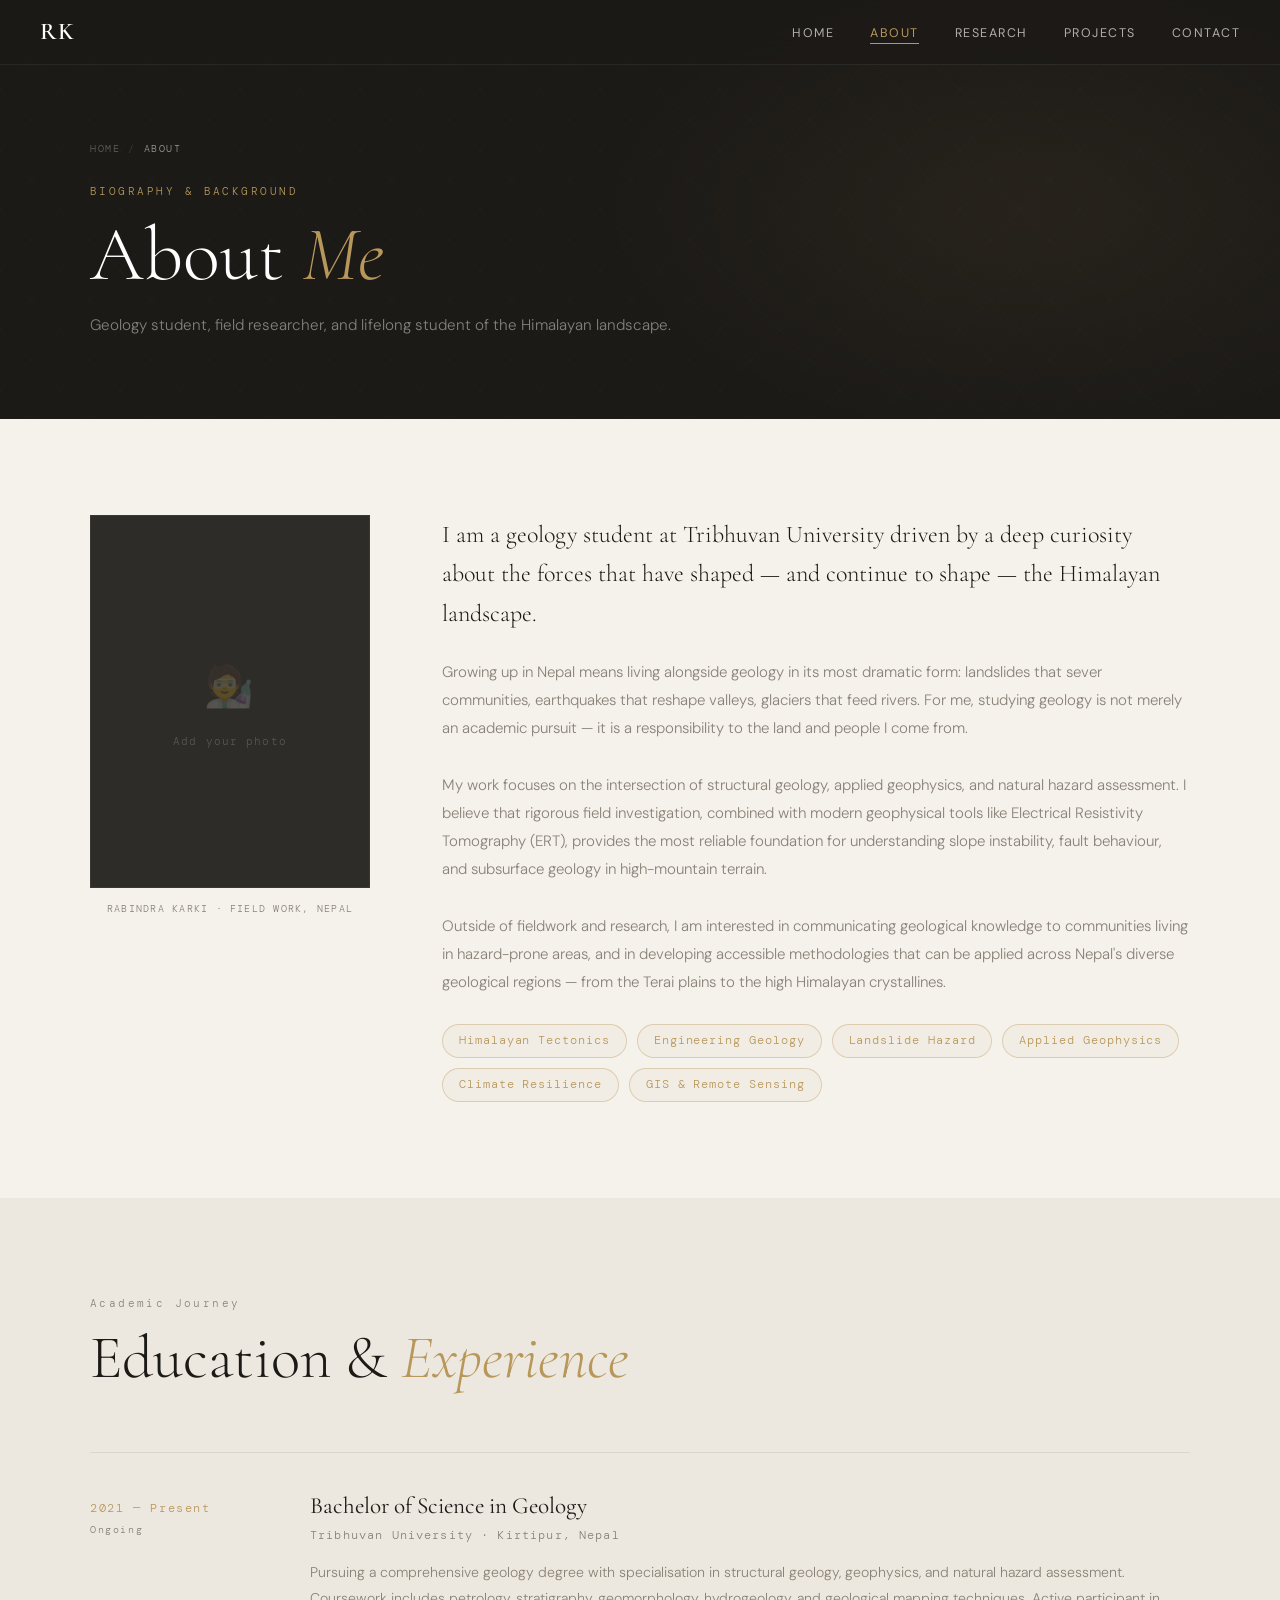
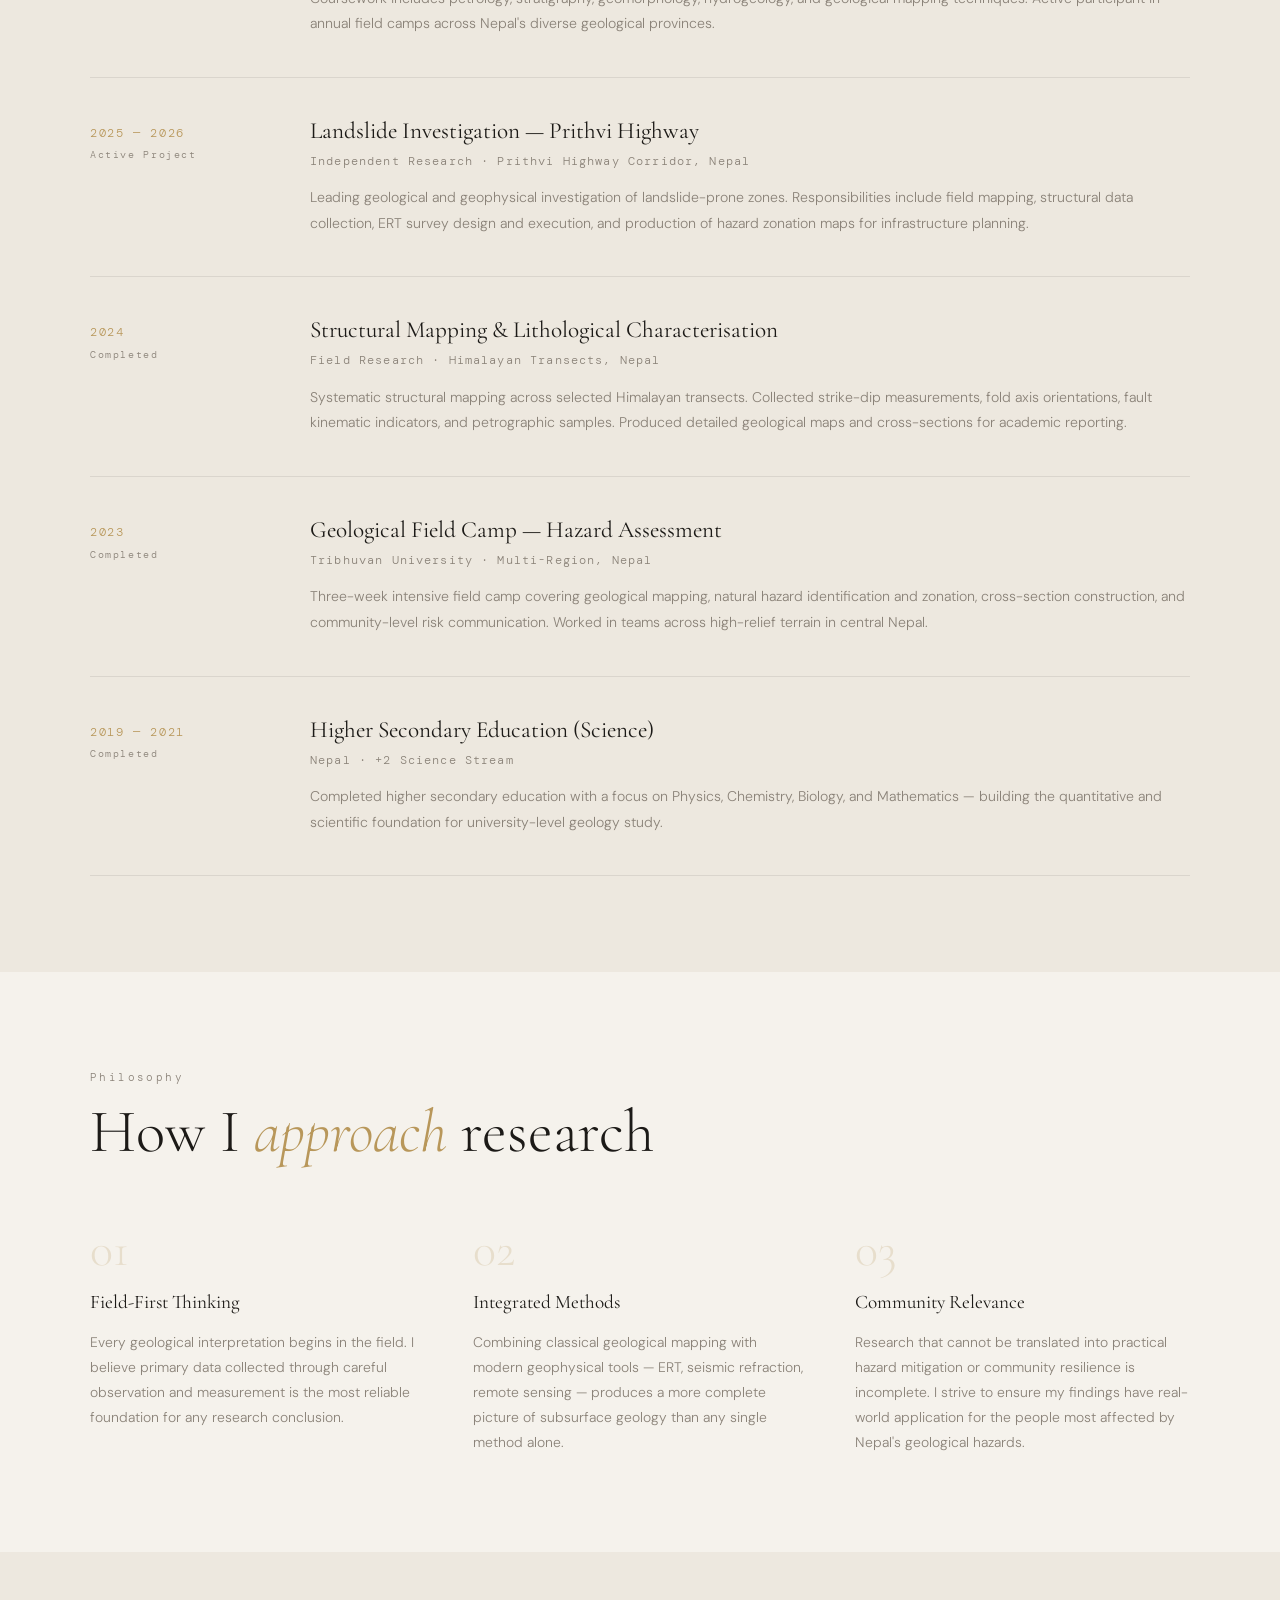
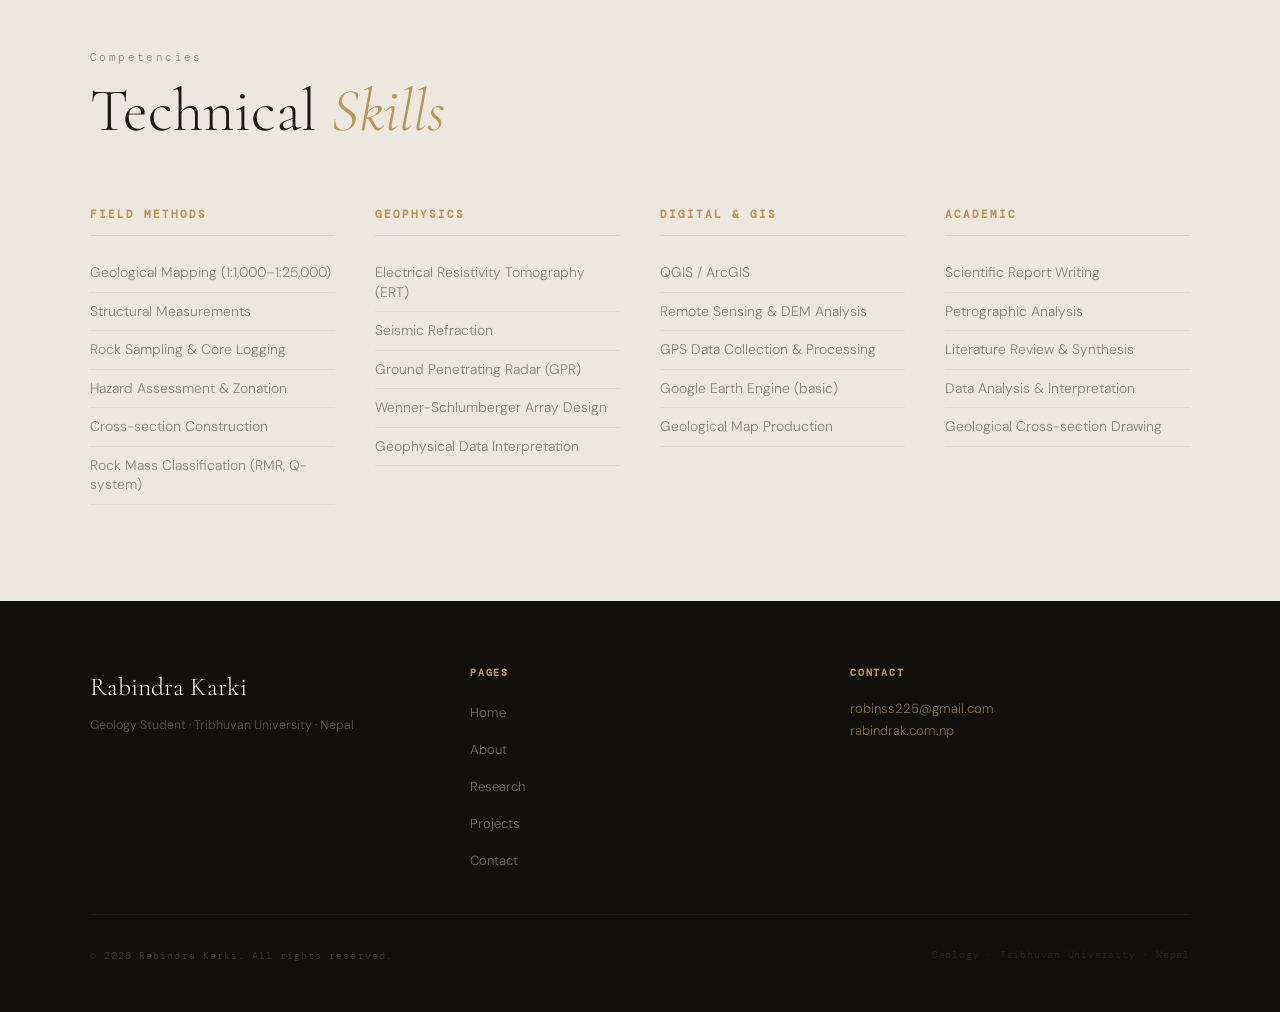
==== Website/about.html @ 02a3b2d4 "Uploaded codes" ====
<!DOCTYPE html>
<html lang="en">
<head>
  <meta charset="UTF-8" />
  <meta name="viewport" content="width=device-width, initial-scale=1.0" />
  <title>About — Rabindra Karki</title>
  <link rel="stylesheet" href="style.css" />
  <link rel="preconnect" href="https://fonts.googleapis.com" />
  <link rel="preconnect" href="https://fonts.gstatic.com" crossorigin />
  <link href="https://fonts.googleapis.com/css2?family=Cormorant+Garamond:ital,wght@0,300;0,400;0,600;1,300;1,400&family=DM+Sans:wght@300;400;500&family=DM+Mono:wght@400&display=swap" rel="stylesheet" />
</head>
<body>

  <!-- NAV -->
  <nav id="navbar" class="always-dark">
    <a href="index.html" class="nav-logo">RK</a>
    <ul class="nav-links">
      <li><a href="index.html">Home</a></li>
      <li><a href="about.html" class="active">About</a></li>
      <li><a href="research.html">Research</a></li>
      <li><a href="projects.html">Projects</a></li>
      <li><a href="contact.html">Contact</a></li>
    </ul>
    <button class="menu-toggle" id="menuToggle"><span></span><span></span><span></span></button>
  </nav>
  <div class="mobile-menu" id="mobileMenu">
    <ul>
      <li><a href="index.html" class="mobile-link">Home</a></li>
      <li><a href="about.html" class="mobile-link active">About</a></li>
      <li><a href="research.html" class="mobile-link">Research</a></li>
      <li><a href="projects.html" class="mobile-link">Projects</a></li>
      <li><a href="contact.html" class="mobile-link">Contact</a></li>
    </ul>
  </div>

  <!-- PAGE HERO -->
  <div class="page-hero">
    <div class="page-hero-bg"></div>
    <div class="page-hero-inner">
      <div class="breadcrumb">
        <a href="index.html">Home</a>
        <span class="sep">/</span>
        <span class="current">About</span>
      </div>
      <span class="page-hero-tag">Biography &amp; Background</span>
      <h1>About <em>Me</em></h1>
      <p class="page-hero-sub">Geology student, field researcher, and lifelong student of the Himalayan landscape.</p>
    </div>
  </div>

  <!-- BIO SECTION -->
  <section style="background:var(--cream);">
    <div class="section-inner">
      <div class="bio-layout reveal">
        <div class="bio-photo">
          <div class="photo-placeholder">
            <span class="photo-icon">🧑‍🔬</span>
            <span>Add your photo</span>
          </div>
          <p class="photo-caption">Rabindra Karki · Field Work, Nepal</p>
        </div>
        <div class="bio-text">
          <p class="body-large">I am a geology student at Tribhuvan University driven by a deep curiosity about the forces that have shaped — and continue to shape — the Himalayan landscape.</p>
          <p class="body-text">Growing up in Nepal means living alongside geology in its most dramatic form: landslides that sever communities, earthquakes that reshape valleys, glaciers that feed rivers. For me, studying geology is not merely an academic pursuit — it is a responsibility to the land and people I come from.</p>
          <p class="body-text">My work focuses on the intersection of structural geology, applied geophysics, and natural hazard assessment. I believe that rigorous field investigation, combined with modern geophysical tools like Electrical Resistivity Tomography (ERT), provides the most reliable foundation for understanding slope instability, fault behaviour, and subsurface geology in high-mountain terrain.</p>
          <p class="body-text">Outside of fieldwork and research, I am interested in communicating geological knowledge to communities living in hazard-prone areas, and in developing accessible methodologies that can be applied across Nepal's diverse geological regions — from the Terai plains to the high Himalayan crystallines.</p>
          <div class="chip-row">
            <span class="chip">Himalayan Tectonics</span>
            <span class="chip">Engineering Geology</span>
            <span class="chip">Landslide Hazard</span>
            <span class="chip">Applied Geophysics</span>
            <span class="chip">Climate Resilience</span>
            <span class="chip">GIS &amp; Remote Sensing</span>
          </div>
        </div>
      </div>
    </div>
  </section>

  <!-- EDUCATION & EXPERIENCE TIMELINE -->
  <section class="tinted-section">
    <div class="section-inner">
      <div class="section-header reveal">
        <span class="section-num">Academic Journey</span>
        <h2 class="section-heading">Education &amp; <em>Experience</em></h2>
      </div>
      <div class="timeline">

        <div class="timeline-item reveal">
          <div class="timeline-date">
            2021 — Present
            <span class="timeline-year">Ongoing</span>
          </div>
          <div class="timeline-content">
            <h3>Bachelor of Science in Geology</h3>
            <span class="institution">Tribhuvan University · Kirtipur, Nepal</span>
            <p>Pursuing a comprehensive geology degree with specialisation in structural geology, geophysics, and natural hazard assessment. Coursework includes petrology, stratigraphy, geomorphology, hydrogeology, and geological mapping techniques. Active participant in annual field camps across Nepal's diverse geological provinces.</p>
          </div>
        </div>

        <div class="timeline-item reveal">
          <div class="timeline-date">
            2025 — 2026
            <span class="timeline-year">Active Project</span>
          </div>
          <div class="timeline-content">
            <h3>Landslide Investigation — Prithvi Highway</h3>
            <span class="institution">Independent Research · Prithvi Highway Corridor, Nepal</span>
            <p>Leading geological and geophysical investigation of landslide-prone zones. Responsibilities include field mapping, structural data collection, ERT survey design and execution, and production of hazard zonation maps for infrastructure planning.</p>
          </div>
        </div>

        <div class="timeline-item reveal">
          <div class="timeline-date">
            2024
            <span class="timeline-year">Completed</span>
          </div>
          <div class="timeline-content">
            <h3>Structural Mapping &amp; Lithological Characterisation</h3>
            <span class="institution">Field Research · Himalayan Transects, Nepal</span>
            <p>Systematic structural mapping across selected Himalayan transects. Collected strike-dip measurements, fold axis orientations, fault kinematic indicators, and petrographic samples. Produced detailed geological maps and cross-sections for academic reporting.</p>
          </div>
        </div>

        <div class="timeline-item reveal">
          <div class="timeline-date">
            2023
            <span class="timeline-year">Completed</span>
          </div>
          <div class="timeline-content">
            <h3>Geological Field Camp — Hazard Assessment</h3>
            <span class="institution">Tribhuvan University · Multi-Region, Nepal</span>
            <p>Three-week intensive field camp covering geological mapping, natural hazard identification and zonation, cross-section construction, and community-level risk communication. Worked in teams across high-relief terrain in central Nepal.</p>
          </div>
        </div>

        <div class="timeline-item reveal">
          <div class="timeline-date">
            2019 — 2021
            <span class="timeline-year">Completed</span>
          </div>
          <div class="timeline-content">
            <h3>Higher Secondary Education (Science)</h3>
            <span class="institution">Nepal · +2 Science Stream</span>
            <p>Completed higher secondary education with a focus on Physics, Chemistry, Biology, and Mathematics — building the quantitative and scientific foundation for university-level geology study.</p>
          </div>
        </div>

      </div>
    </div>
  </section>

  <!-- RESEARCH PHILOSOPHY -->
  <section style="background:var(--cream);">
    <div class="section-inner">
      <div class="section-header reveal">
        <span class="section-num">Philosophy</span>
        <h2 class="section-heading">How I <em>approach</em> research</h2>
      </div>
      <div class="values-grid">
        <div class="value-item reveal">
          <span class="value-num">01</span>
          <h4>Field-First Thinking</h4>
          <p>Every geological interpretation begins in the field. I believe primary data collected through careful observation and measurement is the most reliable foundation for any research conclusion.</p>
        </div>
        <div class="value-item reveal">
          <span class="value-num">02</span>
          <h4>Integrated Methods</h4>
          <p>Combining classical geological mapping with modern geophysical tools — ERT, seismic refraction, remote sensing — produces a more complete picture of subsurface geology than any single method alone.</p>
        </div>
        <div class="value-item reveal">
          <span class="value-num">03</span>
          <h4>Community Relevance</h4>
          <p>Research that cannot be translated into practical hazard mitigation or community resilience is incomplete. I strive to ensure my findings have real-world application for the people most affected by Nepal's geological hazards.</p>
        </div>
      </div>
    </div>
  </section>

  <!-- SKILLS -->
  <section class="tinted-section">
    <div class="section-inner">
      <div class="section-header reveal">
        <span class="section-num">Competencies</span>
        <h2 class="section-heading">Technical <em>Skills</em></h2>
      </div>
      <div class="skills-grid">
        <div class="skill-group reveal">
          <h4 class="skill-group-title">Field Methods</h4>
          <ul class="skill-list">
            <li>Geological Mapping (1:1,000–1:25,000)</li>
            <li>Structural Measurements</li>
            <li>Rock Sampling &amp; Core Logging</li>
            <li>Hazard Assessment &amp; Zonation</li>
            <li>Cross-section Construction</li>
            <li>Rock Mass Classification (RMR, Q-system)</li>
          </ul>
        </div>
        <div class="skill-group reveal">
          <h4 class="skill-group-title">Geophysics</h4>
          <ul class="skill-list">
            <li>Electrical Resistivity Tomography (ERT)</li>
            <li>Seismic Refraction</li>
            <li>Ground Penetrating Radar (GPR)</li>
            <li>Wenner-Schlumberger Array Design</li>
            <li>Geophysical Data Interpretation</li>
          </ul>
        </div>
        <div class="skill-group reveal">
          <h4 class="skill-group-title">Digital &amp; GIS</h4>
          <ul class="skill-list">
            <li>QGIS / ArcGIS</li>
            <li>Remote Sensing &amp; DEM Analysis</li>
            <li>GPS Data Collection &amp; Processing</li>
            <li>Google Earth Engine (basic)</li>
            <li>Geological Map Production</li>
          </ul>
        </div>
        <div class="skill-group reveal">
          <h4 class="skill-group-title">Academic</h4>
          <ul class="skill-list">
            <li>Scientific Report Writing</li>
            <li>Petrographic Analysis</li>
            <li>Literature Review &amp; Synthesis</li>
            <li>Data Analysis &amp; Interpretation</li>
            <li>Geological Cross-section Drawing</li>
          </ul>
        </div>
      </div>
    </div>
  </section>

  <!-- FOOTER -->
  <footer>
    <div class="footer-inner">
      <div class="footer-brand">
        <span class="footer-logo">Rabindra Karki</span>
        <p class="footer-tagline">Geology Student · Tribhuvan University · Nepal</p>
      </div>
      <div class="footer-nav">
        <h5>Pages</h5>
        <ul>
          <li><a href="index.html">Home</a></li>
          <li><a href="about.html">About</a></li>
          <li><a href="research.html">Research</a></li>
          <li><a href="projects.html">Projects</a></li>
          <li><a href="contact.html">Contact</a></li>
        </ul>
      </div>
      <div class="footer-contact">
        <h5>Contact</h5>
        <p><a href="mailto:robinss225@gmail.com">robinss225@gmail.com</a><br><a href="https://rabindrak.com.np">rabindrak.com.np</a></p>
      </div>
    </div>
    <div class="footer-bottom">
      <span class="footer-copy">© 2026 Rabindra Karki. All rights reserved.</span>
      <span class="footer-credit">Geology · Tribhuvan University · Nepal</span>
    </div>
  </footer>

  <script src="script.js"></script>
</body>
</html>
---- Website/style.css ----
/* ============================================================
   RABINDRA KARKI — Multi-Page Geology Portfolio
   style.css · Shared across ALL pages
   Aesthetic: Editorial · Earth Tones · Refined
   ============================================================ */

/* ── CSS Variables ── */
:root {
  --stone:      #1c1a17;
  --slate:      #2e2c28;
  --earth:      #3d3830;
  --warm-gray:  #8a8278;
  --cream:      #f5f2ec;
  --parchment:  #ede8df;
  --gold:       #b8975a;
  --gold-light: #d4af6e;
  --rust:       #a05c3b;
  --white:      #ffffff;

  --font-display: 'Cormorant Garamond', serif;
  --font-body:    'DM Sans', sans-serif;
  --font-mono:    'DM Mono', monospace;

  --max-w:     1100px;
  --radius:    4px;
  --transition: 0.35s cubic-bezier(0.25, 0.46, 0.45, 0.94);
}

/* ── Reset ── */
*, *::before, *::after { box-sizing: border-box; margin: 0; padding: 0; }
html { scroll-behavior: smooth; font-size: 16px; }
body {
  background: var(--cream);
  color: var(--stone);
  font-family: var(--font-body);
  font-weight: 300;
  line-height: 1.7;
  overflow-x: hidden;
}
a { text-decoration: none; color: inherit; }
ul { list-style: none; }
img { max-width: 100%; display: block; }

/* ── Scroll Reveal ── */
.reveal { opacity: 0; transform: translateY(28px); transition: opacity 0.7s ease, transform 0.7s ease; }
.reveal.visible { opacity: 1; transform: translateY(0); }

/* ============================================================
   NAVIGATION
   ============================================================ */
#navbar {
  position: fixed; top: 0; left: 0; right: 0;
  z-index: 200;
  display: flex; align-items: center; justify-content: space-between;
  padding: 0 40px; height: 64px;
  background: transparent;
  transition: background var(--transition), box-shadow var(--transition);
}
#navbar.always-dark,
#navbar.scrolled {
  background: rgba(28,26,23,0.97);
  backdrop-filter: blur(12px);
  box-shadow: 0 1px 0 rgba(255,255,255,0.06);
}
.nav-logo {
  font-family: var(--font-display);
  font-size: 1.5rem; font-weight: 600;
  color: var(--white); letter-spacing: 0.05em;
  transition: color var(--transition);
}
.nav-logo:hover { color: var(--gold); }
.nav-links { display: flex; gap: 36px; }
.nav-links a {
  font-family: var(--font-body);
  font-size: 0.78rem; font-weight: 400;
  letter-spacing: 0.12em; text-transform: uppercase;
  color: rgba(255,255,255,0.65);
  transition: color var(--transition);
  position: relative;
}
.nav-links a::after {
  content: ''; position: absolute;
  bottom: -3px; left: 0;
  width: 0; height: 1px;
  background: var(--gold);
  transition: width var(--transition);
}
.nav-links a:hover { color: var(--white); }
.nav-links a:hover::after { width: 100%; }
.nav-links a.active { color: var(--gold); }
.nav-links a.active::after { width: 100%; }

.menu-toggle {
  display: none; flex-direction: column; gap: 5px;
  background: none; border: none; cursor: pointer; padding: 4px;
}
.menu-toggle span {
  display: block; width: 24px; height: 1.5px;
  background: var(--white); transition: var(--transition);
}

/* Mobile Menu */
.mobile-menu {
  display: none; position: fixed;
  top: 64px; left: 0; right: 0;
  background: var(--stone); z-index: 199;
  padding: 16px 0;
  border-top: 1px solid rgba(255,255,255,0.08);
  box-shadow: 0 8px 32px rgba(0,0,0,0.3);
}
.mobile-menu.open { display: block; }
.mobile-menu ul { display: flex; flex-direction: column; }
.mobile-menu a {
  display: block; padding: 13px 40px;
  font-size: 0.82rem; letter-spacing: 0.1em; text-transform: uppercase;
  color: rgba(255,255,255,0.65);
  transition: color var(--transition), background var(--transition);
}
.mobile-menu a:hover, .mobile-menu a.active {
  color: var(--gold); background: rgba(255,255,255,0.03);
}

/* ============================================================
   HERO — index.html full screen
   ============================================================ */
#hero {
  position: relative; min-height: 100vh;
  display: flex; flex-direction: column; justify-content: center;
  background: var(--stone); overflow: hidden;
  padding: 120px 40px 100px;
}
.hero-bg { position: absolute; inset: 0; z-index: 0; }
.geo-pattern {
  position: absolute; inset: 0;
  background-image:
    radial-gradient(ellipse 80% 50% at 70% 60%, rgba(184,151,90,0.09) 0%, transparent 60%),
    radial-gradient(ellipse 60% 80% at 20% 30%, rgba(160,92,59,0.07) 0%, transparent 50%);
}
.geo-pattern::before {
  content: ''; position: absolute; inset: 0;
  background-image: url("data:image/svg+xml,%3Csvg width='60' height='60' viewBox='0 0 60 60' xmlns='http://www.w3.org/2000/svg'%3E%3Cg fill='none'%3E%3Cg stroke='rgba(255,255,255,0.025)' stroke-width='0.5'%3E%3Cpath d='M30 0L60 30L30 60L0 30Z'/%3E%3C/g%3E%3C/g%3E%3C/svg%3E");
}
.hero-content { position: relative; z-index: 1; max-width: var(--max-w); margin: 0 auto; width: 100%; }
.hero-tag {
  font-family: var(--font-mono); font-size: 0.75rem;
  letter-spacing: 0.2em; text-transform: uppercase;
  color: var(--gold); margin-bottom: 24px; display: block;
}
#hero h1 {
  font-family: var(--font-display);
  font-size: clamp(4rem, 10vw, 9rem);
  font-weight: 300; line-height: 0.92;
  color: var(--white); margin-bottom: 32px;
}
.name-line { display: block; }
.name-line.italic { font-style: italic; color: var(--gold); }
.hero-sub {
  font-size: 1rem; font-weight: 300;
  color: rgba(255,255,255,0.55);
  letter-spacing: 0.04em; line-height: 1.85; margin-bottom: 48px;
}
.hero-cta { display: flex; gap: 16px; flex-wrap: wrap; }
.btn-primary {
  display: inline-block; padding: 14px 36px;
  background: var(--gold); color: var(--stone);
  font-size: 0.78rem; font-weight: 500;
  letter-spacing: 0.12em; text-transform: uppercase;
  border-radius: var(--radius);
  transition: background var(--transition), transform var(--transition);
}
.btn-primary:hover { background: var(--gold-light); transform: translateY(-2px); }
.btn-ghost {
  display: inline-block; padding: 13px 36px;
  border: 1px solid rgba(255,255,255,0.28);
  color: rgba(255,255,255,0.78);
  font-size: 0.78rem; font-weight: 400;
  letter-spacing: 0.12em; text-transform: uppercase;
  border-radius: var(--radius);
  transition: border-color var(--transition), color var(--transition);
}
.btn-ghost:hover { border-color: var(--gold); color: var(--gold); }

.hero-scroll {
  position: absolute; bottom: 40px; left: 50%;
  transform: translateX(-50%);
  display: flex; flex-direction: column; align-items: center; gap: 8px; z-index: 1;
}
.hero-scroll span {
  font-family: var(--font-mono); font-size: 0.62rem;
  letter-spacing: 0.2em; text-transform: uppercase;
  color: rgba(255,255,255,0.28);
}
.scroll-line {
  width: 1px; height: 40px;
  background: linear-gradient(to bottom, rgba(255,255,255,0.28), transparent);
  animation: scrollPulse 2s ease-in-out infinite;
}
@keyframes scrollPulse {
  0%, 100% { opacity: 0.3; transform: scaleY(1); }
  50%       { opacity: 0.9; transform: scaleY(1.15); }
}
.hero-stat-bar {
  position: relative; z-index: 1;
  max-width: var(--max-w); margin: 56px auto 0;
  display: flex; align-items: center; gap: 40px;
  padding-top: 40px; border-top: 1px solid rgba(255,255,255,0.08);
}
.stat { display: flex; flex-direction: column; gap: 4px; }
.stat-num {
  font-family: var(--font-display); font-size: 2.5rem;
  font-weight: 300; color: var(--gold); line-height: 1;
}
.stat-label {
  font-size: 0.68rem; letter-spacing: 0.15em;
  text-transform: uppercase; color: rgba(255,255,255,0.38);
}
.stat-divider { width: 1px; height: 40px; background: rgba(255,255,255,0.1); }

/* ============================================================
   PAGE HERO — Compact dark header for inner pages
   ============================================================ */
.page-hero {
  position: relative; background: var(--stone);
  padding: 140px 40px 80px; overflow: hidden;
}
.page-hero-bg {
  position: absolute; inset: 0;
  background-image: radial-gradient(ellipse 60% 100% at 80% 50%, rgba(184,151,90,0.07) 0%, transparent 55%);
}
.page-hero-bg::before {
  content: ''; position: absolute; inset: 0;
  background-image: url("data:image/svg+xml,%3Csvg width='60' height='60' viewBox='0 0 60 60' xmlns='http://www.w3.org/2000/svg'%3E%3Cg fill='none'%3E%3Cg stroke='rgba(255,255,255,0.025)' stroke-width='0.5'%3E%3Cpath d='M30 0L60 30L30 60L0 30Z'/%3E%3C/g%3E%3C/g%3E%3C/svg%3E");
}
.page-hero-inner { position: relative; z-index: 1; max-width: var(--max-w); margin: 0 auto; }
.breadcrumb {
  display: flex; align-items: center; gap: 8px; margin-bottom: 24px;
}
.breadcrumb a, .breadcrumb span {
  font-family: var(--font-mono); font-size: 0.65rem;
  letter-spacing: 0.15em; text-transform: uppercase;
  color: rgba(255,255,255,0.3);
  transition: color var(--transition);
}
.breadcrumb a:hover { color: var(--gold); }
.breadcrumb .sep { color: rgba(255,255,255,0.15); }
.breadcrumb .current { color: rgba(255,255,255,0.55); }
.page-hero-tag {
  font-family: var(--font-mono); font-size: 0.7rem;
  letter-spacing: 0.22em; text-transform: uppercase;
  color: var(--gold); display: block; margin-bottom: 16px;
}
.page-hero h1 {
  font-family: var(--font-display);
  font-size: clamp(2.8rem, 6vw, 5.5rem);
  font-weight: 300; line-height: 1; color: var(--white);
}
.page-hero h1 em { font-style: italic; color: var(--gold); }
.page-hero-sub {
  font-size: 0.95rem; color: rgba(255,255,255,0.45);
  margin-top: 18px; max-width: 600px; line-height: 1.8;
}

/* ============================================================
   SHARED SECTION UTILITIES
   ============================================================ */
section { padding: 96px 40px; }
.section-inner { max-width: var(--max-w); margin: 0 auto; }
.section-header { margin-bottom: 60px; }
.section-num {
  font-family: var(--font-mono); font-size: 0.68rem;
  letter-spacing: 0.22em; color: var(--warm-gray);
  display: block; margin-bottom: 12px;
}
.section-num.light { color: rgba(255,255,255,0.28); }
.section-heading {
  font-family: var(--font-display);
  font-size: clamp(2.2rem, 5vw, 3.8rem);
  font-weight: 300; line-height: 1.1; color: var(--stone);
}
.section-heading em { font-style: italic; color: var(--gold); }
.section-heading.light { color: var(--white); }

.dark-section   { background: var(--stone); }
.tinted-section { background: var(--parchment); }

.split-layout { display: grid; grid-template-columns: 140px 1fr; gap: 60px; align-items: start; }
.split-label  { display: flex; flex-direction: column; gap: 8px; padding-top: 10px; }
.section-tag  {
  font-family: var(--font-mono); font-size: 0.68rem;
  letter-spacing: 0.2em; text-transform: uppercase; color: var(--warm-gray);
}
.body-large {
  font-family: var(--font-display); font-size: 1.5rem;
  font-weight: 300; line-height: 1.65; color: var(--stone); margin-bottom: 24px;
}
.body-large.light { color: rgba(255,255,255,0.85); }
.body-text { font-size: 0.94rem; color: var(--warm-gray); line-height: 1.88; margin-bottom: 28px; }

/* Chips */
.chip-row { display: flex; flex-wrap: wrap; gap: 10px; margin-top: 8px; }
.chip {
  padding: 6px 16px;
  border: 1px solid rgba(184,151,90,0.38);
  color: var(--gold); font-size: 0.73rem;
  letter-spacing: 0.08em; border-radius: 100px;
  font-family: var(--font-mono); background: rgba(184,151,90,0.05);
  white-space: nowrap;
}

/* Buttons */
.btn-outline {
  display: inline-flex; align-items: center; gap: 8px;
  padding: 11px 28px;
  border: 1px solid rgba(28,26,23,0.22);
  color: var(--stone); font-size: 0.76rem; font-weight: 400;
  letter-spacing: 0.1em; text-transform: uppercase;
  border-radius: var(--radius);
  transition: border-color var(--transition), color var(--transition), background var(--transition);
}
.btn-outline:hover { border-color: var(--gold); color: var(--gold); background: rgba(184,151,90,0.04); }
.btn-outline .arrow { transition: transform var(--transition); }
.btn-outline:hover .arrow { transform: translateX(4px); }

.btn-dark {
  display: inline-block; padding: 14px 40px;
  background: var(--stone); color: var(--white);
  font-size: 0.78rem; font-weight: 500;
  letter-spacing: 0.12em; text-transform: uppercase;
  border-radius: var(--radius);
  transition: background var(--transition), transform var(--transition);
}
.btn-dark:hover { background: var(--slate); transform: translateY(-2px); }

/* ============================================================
   INDEX PAGE
   ============================================================ */
.summary-grid { display: grid; grid-template-columns: repeat(3, 1fr); gap: 2px; }
.summary-card {
  background: var(--parchment); padding: 48px 40px;
  display: flex; flex-direction: column; gap: 16px;
  transition: background var(--transition);
  position: relative; overflow: hidden;
}
.summary-card::before {
  content: ''; position: absolute; bottom: 0; left: 0;
  width: 0; height: 3px; background: var(--gold);
  transition: width 0.4s ease;
}
.summary-card:hover { background: var(--cream); }
.summary-card:hover::before { width: 100%; }
.summary-card-icon  { font-size: 1.6rem; line-height: 1; }
.summary-card-num   {
  font-family: var(--font-mono); font-size: 0.65rem;
  letter-spacing: 0.2em; text-transform: uppercase; color: var(--gold);
}
.summary-card h3    {
  font-family: var(--font-display); font-size: 1.5rem;
  font-weight: 400; color: var(--stone); line-height: 1.15;
}
.summary-card p     { font-size: 0.88rem; color: var(--warm-gray); line-height: 1.8; flex: 1; }
.summary-card-link  {
  font-family: var(--font-mono); font-size: 0.7rem;
  letter-spacing: 0.14em; text-transform: uppercase;
  color: var(--gold);
  display: inline-flex; align-items: center; gap: 6px; margin-top: 8px;
  transition: gap var(--transition);
}
.summary-card:hover .summary-card-link { gap: 12px; }

/* Featured project strip */
.featured-project     { background: var(--stone); padding: 80px 40px; }
.featured-project-inner {
  max-width: var(--max-w); margin: 0 auto;
  display: grid; grid-template-columns: 1fr 1.5fr; gap: 80px; align-items: center;
}
.featured-project-meta { display: flex; flex-direction: column; gap: 18px; }
.featured-label         {
  font-family: var(--font-mono); font-size: 0.65rem;
  letter-spacing: 0.22em; text-transform: uppercase; color: rgba(255,255,255,0.3);
}
.featured-project-meta h2 {
  font-family: var(--font-display);
  font-size: clamp(2rem, 4vw, 3.2rem);
  font-weight: 300; color: var(--white); line-height: 1.1;
}
.featured-project-meta h2 em { font-style: italic; color: var(--gold); }
.featured-project-desc { font-size: 0.9rem; color: rgba(255,255,255,0.5); line-height: 1.85; }
.featured-badges { display: flex; flex-wrap: wrap; gap: 8px; margin-top: 4px; }
.badge {
  font-family: var(--font-mono); font-size: 0.68rem;
  letter-spacing: 0.1em; padding: 5px 12px;
  border: 1px solid rgba(184,151,90,0.3);
  color: rgba(184,151,90,0.8); border-radius: 2px;
}
.featured-project-stats { display: grid; grid-template-columns: 1fr 1fr; gap: 2px; }
.fstat { background: var(--slate); padding: 32px 28px; display: flex; flex-direction: column; gap: 8px; }
.fstat-value {
  font-family: var(--font-display); font-size: 2.4rem;
  font-weight: 300; color: var(--gold); line-height: 1;
}
.fstat-label { font-size: 0.75rem; color: rgba(255,255,255,0.4); line-height: 1.4; }

/* CTA Strip */
.cta-strip { background: var(--gold); padding: 72px 40px; text-align: center; }
.cta-strip-inner {
  max-width: 680px; margin: 0 auto;
  display: flex; flex-direction: column; align-items: center; gap: 20px;
}
.cta-strip h2 {
  font-family: var(--font-display);
  font-size: clamp(2rem, 4vw, 3rem);
  font-weight: 300; color: var(--stone); line-height: 1.1;
}
.cta-strip h2 em { font-style: italic; }
.cta-strip p { font-size: 0.92rem; color: rgba(28,26,23,0.65); line-height: 1.75; }

/* ============================================================
   ABOUT PAGE
   ============================================================ */
.bio-layout { display: grid; grid-template-columns: 280px 1fr; gap: 72px; align-items: start; }
.photo-placeholder {
  width: 100%; aspect-ratio: 3/4;
  background: var(--slate);
  display: flex; flex-direction: column;
  align-items: center; justify-content: center; gap: 12px;
  color: rgba(255,255,255,0.2);
  font-family: var(--font-mono); font-size: 0.7rem; letter-spacing: 0.1em;
  border: 1px solid rgba(255,255,255,0.06);
}
.photo-placeholder .photo-icon { font-size: 2.5rem; }
.photo-caption {
  margin-top: 12px; font-family: var(--font-mono);
  font-size: 0.65rem; letter-spacing: 0.12em; text-transform: uppercase;
  color: var(--warm-gray); text-align: center;
}
.bio-photo img { width: 100%; aspect-ratio: 3/4; object-fit: cover; }

/* Timeline */
.timeline { display: flex; flex-direction: column; }
.timeline-item {
  display: grid; grid-template-columns: 180px 1fr; gap: 40px;
  padding: 40px 0; border-bottom: 1px solid rgba(28,26,23,0.09);
}
.timeline-item:first-child { border-top: 1px solid rgba(28,26,23,0.09); }
.timeline-date {
  font-family: var(--font-mono); font-size: 0.72rem;
  letter-spacing: 0.14em; color: var(--gold); padding-top: 6px;
}
.timeline-year { display: block; font-size: 0.62rem; color: var(--warm-gray); margin-top: 4px; }
.timeline-content h3 {
  font-family: var(--font-display); font-size: 1.45rem;
  font-weight: 400; color: var(--stone); margin-bottom: 6px; line-height: 1.2;
}
.timeline-content .institution {
  font-family: var(--font-mono); font-size: 0.72rem;
  letter-spacing: 0.1em; color: var(--warm-gray); margin-bottom: 14px; display: block;
}
.timeline-content p { font-size: 0.88rem; color: var(--warm-gray); line-height: 1.82; }

/* Values */
.values-grid { display: grid; grid-template-columns: repeat(3, 1fr); gap: 48px; }
.value-item  { display: flex; flex-direction: column; gap: 12px; }
.value-num   {
  font-family: var(--font-display); font-size: 3rem;
  font-weight: 300; color: rgba(184,151,90,0.22); line-height: 1;
}
.value-item h4 { font-family: var(--font-display); font-size: 1.2rem; font-weight: 400; color: var(--stone); }
.value-item p  { font-size: 0.87rem; color: var(--warm-gray); line-height: 1.8; }

/* Skills */
.skills-grid { display: grid; grid-template-columns: repeat(4, 1fr); gap: 40px; }
.skill-group-title {
  font-family: var(--font-mono); font-size: 0.68rem;
  letter-spacing: 0.18em; text-transform: uppercase; color: var(--gold);
  margin-bottom: 18px; padding-bottom: 12px;
  border-bottom: 1px solid rgba(184,151,90,0.28);
}
.skill-list li {
  font-size: 0.87rem; color: var(--warm-gray);
  padding: 9px 0; border-bottom: 1px solid rgba(28,26,23,0.06);
  line-height: 1.4; transition: color var(--transition);
}
.skill-list li:hover { color: var(--stone); }

/* ============================================================
   RESEARCH PAGE
   ============================================================ */
.research-areas { display: flex; flex-direction: column; gap: 0; }
.research-area {
  display: grid; grid-template-columns: 72px 1fr; gap: 0;
  border-bottom: 1px solid rgba(255,255,255,0.06);
}
.research-area:first-child { border-top: 1px solid rgba(255,255,255,0.06); }
.research-area-num {
  padding: 60px 0 60px 0;
  font-family: var(--font-display); font-size: 1rem;
  font-weight: 300; color: rgba(255,255,255,0.18);
  display: flex; align-items: flex-start; padding-top: 64px;
}
.research-area-body {
  padding: 60px 0 60px 48px;
  border-left: 1px solid rgba(255,255,255,0.06);
  display: grid; grid-template-columns: 1.2fr 1fr; gap: 56px;
}
.research-area-main h3 {
  font-family: var(--font-display); font-size: 2rem;
  font-weight: 300; color: var(--white); line-height: 1.1; margin-bottom: 18px;
}
.research-area-main h3 em { font-style: italic; color: var(--gold); }
.research-area-main p    {
  font-size: 0.9rem; color: rgba(255,255,255,0.5);
  line-height: 1.88; margin-bottom: 16px;
}
.research-area-side      { display: flex; flex-direction: column; gap: 28px; }
.research-side-block h5  {
  font-family: var(--font-mono); font-size: 0.65rem;
  letter-spacing: 0.2em; text-transform: uppercase;
  color: var(--gold); margin-bottom: 10px;
}
.research-side-block ul  { display: flex; flex-direction: column; gap: 6px; }
.research-side-block li  {
  font-size: 0.82rem; color: rgba(255,255,255,0.45);
  line-height: 1.5; padding-left: 14px; position: relative;
}
.research-side-block li::before {
  content: '—'; position: absolute; left: 0;
  color: rgba(184,151,90,0.4); font-size: 0.7rem;
}

/* Methods grid */
.methods-grid { display: grid; grid-template-columns: repeat(3, 1fr); gap: 2px; }
.method-card  {
  background: var(--parchment); padding: 40px 32px;
  transition: background var(--transition);
}
.method-card:hover { background: var(--cream); }
.method-icon  { font-size: 1.8rem; margin-bottom: 16px; display: block; }
.method-card h4 {
  font-family: var(--font-display); font-size: 1.2rem;
  font-weight: 400; color: var(--stone); margin-bottom: 10px;
}
.method-card p { font-size: 0.84rem; color: var(--warm-gray); line-height: 1.8; }

/* ============================================================
   PROJECTS PAGE
   ============================================================ */
.filter-bar   { display: flex; align-items: center; gap: 8px; margin-bottom: 52px; flex-wrap: wrap; }
.filter-label {
  font-family: var(--font-mono); font-size: 0.65rem;
  letter-spacing: 0.18em; text-transform: uppercase;
  color: var(--warm-gray); margin-right: 8px;
}
.filter-btn {
  padding: 7px 18px; background: none;
  border: 1px solid rgba(28,26,23,0.16);
  color: var(--warm-gray); font-family: var(--font-mono);
  font-size: 0.68rem; letter-spacing: 0.1em; text-transform: uppercase;
  border-radius: var(--radius); cursor: pointer;
  transition: all var(--transition);
}
.filter-btn:hover, .filter-btn.active {
  background: var(--stone); color: var(--white); border-color: var(--stone);
}
.projects-list { display: flex; flex-direction: column; }
.project-item {
  display: grid; grid-template-columns: 80px 1fr; gap: 40px;
  padding: 52px 0; border-bottom: 1px solid rgba(28,26,23,0.09);
  align-items: start; transition: opacity 0.3s ease;
}
.project-item:first-child { border-top: 1px solid rgba(28,26,23,0.09); }
.project-item.hidden      { display: none; }
.project-num {
  font-family: var(--font-display); font-size: 3rem;
  font-weight: 300; color: rgba(28,26,23,0.1); line-height: 1; padding-top: 6px;
}
.project-meta { display: flex; align-items: center; gap: 10px; margin-bottom: 12px; }
.project-status {
  font-family: var(--font-mono); font-size: 0.65rem;
  letter-spacing: 0.12em; text-transform: uppercase;
  color: var(--gold); background: rgba(184,151,90,0.1);
  padding: 3px 10px; border-radius: 2px;
}
.project-status.completed { color: var(--warm-gray); background: rgba(138,130,120,0.1); }
.project-period {
  font-family: var(--font-mono); font-size: 0.65rem;
  color: rgba(28,26,23,0.3); letter-spacing: 0.08em;
}
.project-body h3 {
  font-family: var(--font-display); font-size: 1.75rem;
  font-weight: 400; color: var(--stone); margin-bottom: 14px; line-height: 1.15;
}
.project-body p { font-size: 0.89rem; color: var(--warm-gray); line-height: 1.88; margin-bottom: 20px; }
.key-findings {
  background: var(--parchment); padding: 18px 20px;
  border-left: 2px solid var(--gold); margin-bottom: 20px;
}
.key-findings h5 {
  font-family: var(--font-mono); font-size: 0.65rem;
  letter-spacing: 0.16em; text-transform: uppercase;
  color: var(--gold); margin-bottom: 8px;
}
.key-findings p { font-size: 0.85rem; color: var(--stone); margin-bottom: 0; }
.project-tags { display: flex; flex-wrap: wrap; gap: 8px; margin-bottom: 24px; }
.project-tags span {
  font-size: 0.7rem; letter-spacing: 0.08em;
  padding: 4px 12px; border: 1px solid rgba(28,26,23,0.14);
  color: var(--warm-gray); border-radius: 2px;
}

/* ============================================================
   CONTACT PAGE
   ============================================================ */
.contact-page-layout { display: grid; grid-template-columns: 1fr 1.4fr; gap: 80px; align-items: start; }
.contact-info h2 {
  font-family: var(--font-display);
  font-size: clamp(2rem, 4vw, 3rem);
  font-weight: 300; color: var(--white); line-height: 1.1; margin-bottom: 20px;
}
.contact-info h2 em { font-style: italic; color: var(--gold); }
.contact-info .body-text { color: rgba(255,255,255,0.48); margin-bottom: 0; }
.contact-details { margin-top: 44px; display: flex; flex-direction: column; }
.contact-detail-item {
  display: grid; grid-template-columns: 42px 1fr; gap: 16px;
  align-items: center; padding: 18px 0;
  border-bottom: 1px solid rgba(255,255,255,0.06);
  transition: opacity var(--transition);
}
.contact-detail-item:first-child { border-top: 1px solid rgba(255,255,255,0.06); }
.contact-detail-item:hover { opacity: 0.75; }
.detail-icon {
  width: 38px; height: 38px; background: var(--slate);
  display: flex; align-items: center; justify-content: center;
  border-radius: var(--radius); font-size: 1rem;
}
.detail-text { display: flex; flex-direction: column; gap: 2px; }
.detail-label {
  font-family: var(--font-mono); font-size: 0.6rem;
  letter-spacing: 0.16em; text-transform: uppercase; color: rgba(255,255,255,0.28);
}
.detail-value { font-size: 0.88rem; color: rgba(255,255,255,0.7); }
.collab-note {
  margin-top: 40px; padding: 20px 24px;
  background: rgba(184,151,90,0.08);
  border: 1px solid rgba(184,151,90,0.2); border-radius: var(--radius);
}
.collab-note h5 {
  font-family: var(--font-mono); font-size: 0.65rem;
  letter-spacing: 0.18em; text-transform: uppercase;
  color: var(--gold); margin-bottom: 8px;
}
.collab-note p { font-size: 0.84rem; color: rgba(255,255,255,0.45); line-height: 1.75; }

.contact-form-wrapper {
  background: var(--slate); padding: 48px;
  border-radius: var(--radius); border: 1px solid rgba(255,255,255,0.05);
}
.contact-form-wrapper h3 {
  font-family: var(--font-display); font-size: 1.6rem;
  font-weight: 300; color: var(--white); margin-bottom: 32px;
}
.contact-form { display: flex; flex-direction: column; gap: 20px; }
.form-row { display: grid; grid-template-columns: 1fr 1fr; gap: 16px; }
.form-group { display: flex; flex-direction: column; gap: 8px; }
.form-group label {
  font-family: var(--font-mono); font-size: 0.65rem;
  letter-spacing: 0.18em; text-transform: uppercase; color: rgba(255,255,255,0.35);
}
.form-group input,
.form-group textarea,
.form-group select {
  background: rgba(255,255,255,0.05);
  border: 1px solid rgba(255,255,255,0.1);
  border-radius: var(--radius); padding: 13px 16px;
  font-family: var(--font-body); font-size: 0.88rem; color: var(--white);
  outline: none; transition: border-color var(--transition), background var(--transition);
  resize: vertical; -webkit-appearance: none;
}
.form-group select option { background: var(--slate); color: var(--white); }
.form-group input::placeholder,
.form-group textarea::placeholder { color: rgba(255,255,255,0.2); }
.form-group input:focus,
.form-group textarea:focus,
.form-group select:focus { border-color: var(--gold); background: rgba(255,255,255,0.07); }
.btn-submit {
  padding: 14px 36px; background: var(--gold); color: var(--stone);
  font-family: var(--font-body); font-size: 0.78rem; font-weight: 500;
  letter-spacing: 0.12em; text-transform: uppercase;
  border: none; border-radius: var(--radius); cursor: pointer;
  transition: background var(--transition), transform var(--transition);
  align-self: flex-start;
}
.btn-submit:hover { background: var(--gold-light); transform: translateY(-2px); }
.btn-submit:disabled { opacity: 0.6; cursor: not-allowed; transform: none; }
.form-note { font-size: 0.82rem; color: var(--gold); min-height: 20px; }

/* ============================================================
   ARTICLE / DETAIL PAGES
   ============================================================ */
.article-page { background: var(--cream); padding: 80px 40px; }
.article-inner {
  max-width: var(--max-w); margin: 0 auto;
  display: grid; grid-template-columns: 260px 1fr;
  gap: 72px; align-items: start;
}
.article-sidebar {
  position: sticky; top: 84px;
  display: flex; flex-direction: column; gap: 28px;
}
.sidebar-block h5 {
  font-family: var(--font-mono); font-size: 0.65rem;
  letter-spacing: 0.18em; text-transform: uppercase;
  color: var(--gold); margin-bottom: 14px; padding-bottom: 10px;
  border-bottom: 1px solid rgba(184,151,90,0.25);
}
.sidebar-block ul { display: flex; flex-direction: column; gap: 0; }
.sidebar-block li {
  display: flex; justify-content: space-between;
  font-size: 0.82rem; color: var(--warm-gray);
  padding: 8px 0; border-bottom: 1px solid rgba(28,26,23,0.06);
}
.sidebar-block li span:first-child { color: var(--stone); font-weight: 400; }
.sidebar-nav { display: flex; flex-direction: column; gap: 2px; }
.sidebar-nav a {
  font-size: 0.82rem; color: var(--warm-gray); padding: 10px 14px;
  border-radius: var(--radius); transition: all var(--transition);
  border: 1px solid transparent;
}
.sidebar-nav a:hover { color: var(--stone); background: var(--parchment); border-color: rgba(28,26,23,0.08); }
.sidebar-nav a.current { color: var(--gold); background: rgba(184,151,90,0.07); border-color: rgba(184,151,90,0.2); }

/* Article content typography */
.article-content h2 {
  font-family: var(--font-display); font-size: 1.9rem;
  font-weight: 300; color: var(--stone);
  margin: 52px 0 18px; line-height: 1.1;
}
.article-content h2:first-child { margin-top: 0; }
.article-content h3 {
  font-family: var(--font-display); font-size: 1.3rem;
  font-weight: 400; color: var(--stone);
  margin: 32px 0 12px; line-height: 1.2;
}
.article-content p {
  font-size: 0.95rem; color: var(--warm-gray);
  line-height: 1.92; margin-bottom: 20px;
}
.article-content .lead {
  font-family: var(--font-display); font-size: 1.3rem;
  font-weight: 300; color: var(--stone);
  line-height: 1.65; margin-bottom: 32px;
}
.article-list { list-style: none; display: flex; flex-direction: column; gap: 10px; margin-bottom: 28px; }
.article-list li {
  font-size: 0.92rem; color: var(--warm-gray);
  padding-left: 20px; position: relative; line-height: 1.72;
}
.article-list li::before {
  content: '→'; position: absolute; left: 0;
  color: var(--gold); font-size: 0.8rem;
}

/* Callout / highlight box */
.article-callout {
  background: var(--parchment); padding: 24px 28px;
  border-left: 3px solid var(--gold);
  margin: 28px 0; border-radius: 0 var(--radius) var(--radius) 0;
}
.article-callout h5 {
  font-family: var(--font-mono); font-size: 0.65rem;
  letter-spacing: 0.18em; text-transform: uppercase;
  color: var(--gold); margin-bottom: 10px;
}
.article-callout p { font-size: 0.88rem; color: var(--stone); line-height: 1.8; margin-bottom: 0; }

/* Data table in articles */
.article-table { width: 100%; border-collapse: collapse; margin: 28px 0; font-size: 0.86rem; }
.article-table th {
  font-family: var(--font-mono); font-size: 0.65rem;
  letter-spacing: 0.14em; text-transform: uppercase;
  color: var(--gold); padding: 12px 16px;
  border-bottom: 1px solid rgba(184,151,90,0.3);
  text-align: left; background: var(--parchment);
}
.article-table td {
  padding: 12px 16px; color: var(--warm-gray);
  border-bottom: 1px solid rgba(28,26,23,0.06);
  vertical-align: top; line-height: 1.6;
}
.article-table tr:hover td { background: rgba(245,242,236,0.6); color: var(--stone); }

/* Article navigation (prev/next) */
.article-nav {
  display: grid; grid-template-columns: 1fr 1fr; gap: 2px;
  margin-top: 64px; padding-top: 48px;
  border-top: 1px solid rgba(28,26,23,0.09);
}
.article-nav-item {
  background: var(--parchment); padding: 28px 32px;
  display: flex; flex-direction: column; gap: 8px;
  transition: background var(--transition);
}
.article-nav-item:hover { background: var(--cream); }
.article-nav-item.next { align-items: flex-end; text-align: right; }
.nav-direction {
  font-family: var(--font-mono); font-size: 0.62rem;
  letter-spacing: 0.16em; text-transform: uppercase; color: var(--warm-gray);
}
.nav-title {
  font-family: var(--font-display); font-size: 1.1rem;
  font-weight: 400; color: var(--stone); line-height: 1.2;
  transition: color var(--transition);
}
.article-nav-item:hover .nav-title { color: var(--gold); }

/* ============================================================
   FOOTER
   ============================================================ */
footer { background: #100f0c; padding: 64px 40px 48px; }
.footer-inner {
  max-width: var(--max-w); margin: 0 auto;
  display: grid; grid-template-columns: 1fr 1fr 1fr; gap: 40px;
  padding-bottom: 40px; border-bottom: 1px solid rgba(255,255,255,0.05);
  margin-bottom: 32px;
}
.footer-brand  { display: flex; flex-direction: column; gap: 8px; }
.footer-logo   { font-family: var(--font-display); font-size: 1.6rem; font-weight: 300; color: var(--white); }
.footer-tagline { font-size: 0.78rem; color: rgba(255,255,255,0.3); line-height: 1.6; }
.footer-nav h5,
.footer-contact h5 {
  font-family: var(--font-mono); font-size: 0.62rem;
  letter-spacing: 0.18em; text-transform: uppercase;
  color: var(--gold); margin-bottom: 16px;
}
.footer-nav ul  { display: flex; flex-direction: column; gap: 10px; }
.footer-nav a   { font-size: 0.82rem; color: rgba(255,255,255,0.4); transition: color var(--transition); }
.footer-nav a:hover { color: rgba(255,255,255,0.8); }
.footer-contact p { font-size: 0.82rem; color: rgba(255,255,255,0.4); line-height: 1.7; }
.footer-contact a { color: rgba(184,151,90,0.7); transition: color var(--transition); }
.footer-contact a:hover { color: var(--gold); }
.footer-bottom {
  max-width: var(--max-w); margin: 0 auto;
  display: flex; align-items: center; justify-content: space-between; flex-wrap: wrap; gap: 12px;
}
.footer-copy   { font-family: var(--font-mono); font-size: 0.65rem; color: rgba(255,255,255,0.18); letter-spacing: 0.1em; }
.footer-credit { font-family: var(--font-mono); font-size: 0.62rem; color: rgba(255,255,255,0.1); letter-spacing: 0.08em; }

/* ============================================================
   RESPONSIVE
   ============================================================ */
@media (max-width: 960px) {
  .nav-links   { display: none; }
  .menu-toggle { display: flex; }

  .summary-grid { grid-template-columns: 1fr; }
  .bio-layout   { grid-template-columns: 1fr; gap: 40px; }
  .photo-placeholder { aspect-ratio: 4/3; }

  .featured-project-inner { grid-template-columns: 1fr; gap: 48px; }
  .featured-project-stats { grid-template-columns: repeat(2,1fr); }

  .values-grid  { grid-template-columns: 1fr; gap: 32px; }
  .research-area { grid-template-columns: 1fr; }
  .research-area-num  { padding: 32px 0 0; }
  .research-area-body { grid-template-columns: 1fr; gap: 32px; border-left: none; padding-left: 0; }
  .methods-grid { grid-template-columns: 1fr; gap: 2px; }
  .project-item { grid-template-columns: 1fr; gap: 12px; }
  .project-num  { font-size: 2rem; }
  .contact-page-layout { grid-template-columns: 1fr; gap: 48px; }
  .contact-form-wrapper { padding: 32px 24px; }
  .skills-grid  { grid-template-columns: repeat(2,1fr); gap: 28px; }
  .timeline-item { grid-template-columns: 1fr; gap: 6px; }
  .footer-inner  { grid-template-columns: 1fr; gap: 32px; }

  .article-inner { grid-template-columns: 1fr; gap: 40px; }
  .article-sidebar { position: static; }
  .article-nav { grid-template-columns: 1fr; }
}

@media (max-width: 600px) {
  section { padding: 64px 20px; }
  .page-hero { padding: 120px 20px 60px; }
  #hero { padding: 100px 20px 80px; }
  #navbar { padding: 0 20px; }
  .mobile-menu a { padding: 13px 20px; }
  .split-layout { grid-template-columns: 1fr; gap: 16px; }
  .split-label  { flex-direction: row; align-items: center; }
  .form-row     { grid-template-columns: 1fr; }
  .hero-stat-bar { flex-wrap: wrap; gap: 20px; }
  .stat-divider  { display: none; }
  .skills-grid   { grid-template-columns: 1fr; }
  .article-page  { padding: 56px 20px; }
  footer { padding: 48px 20px 32px; }
  .footer-bottom { flex-direction: column; align-items: flex-start; gap: 6px; }
}
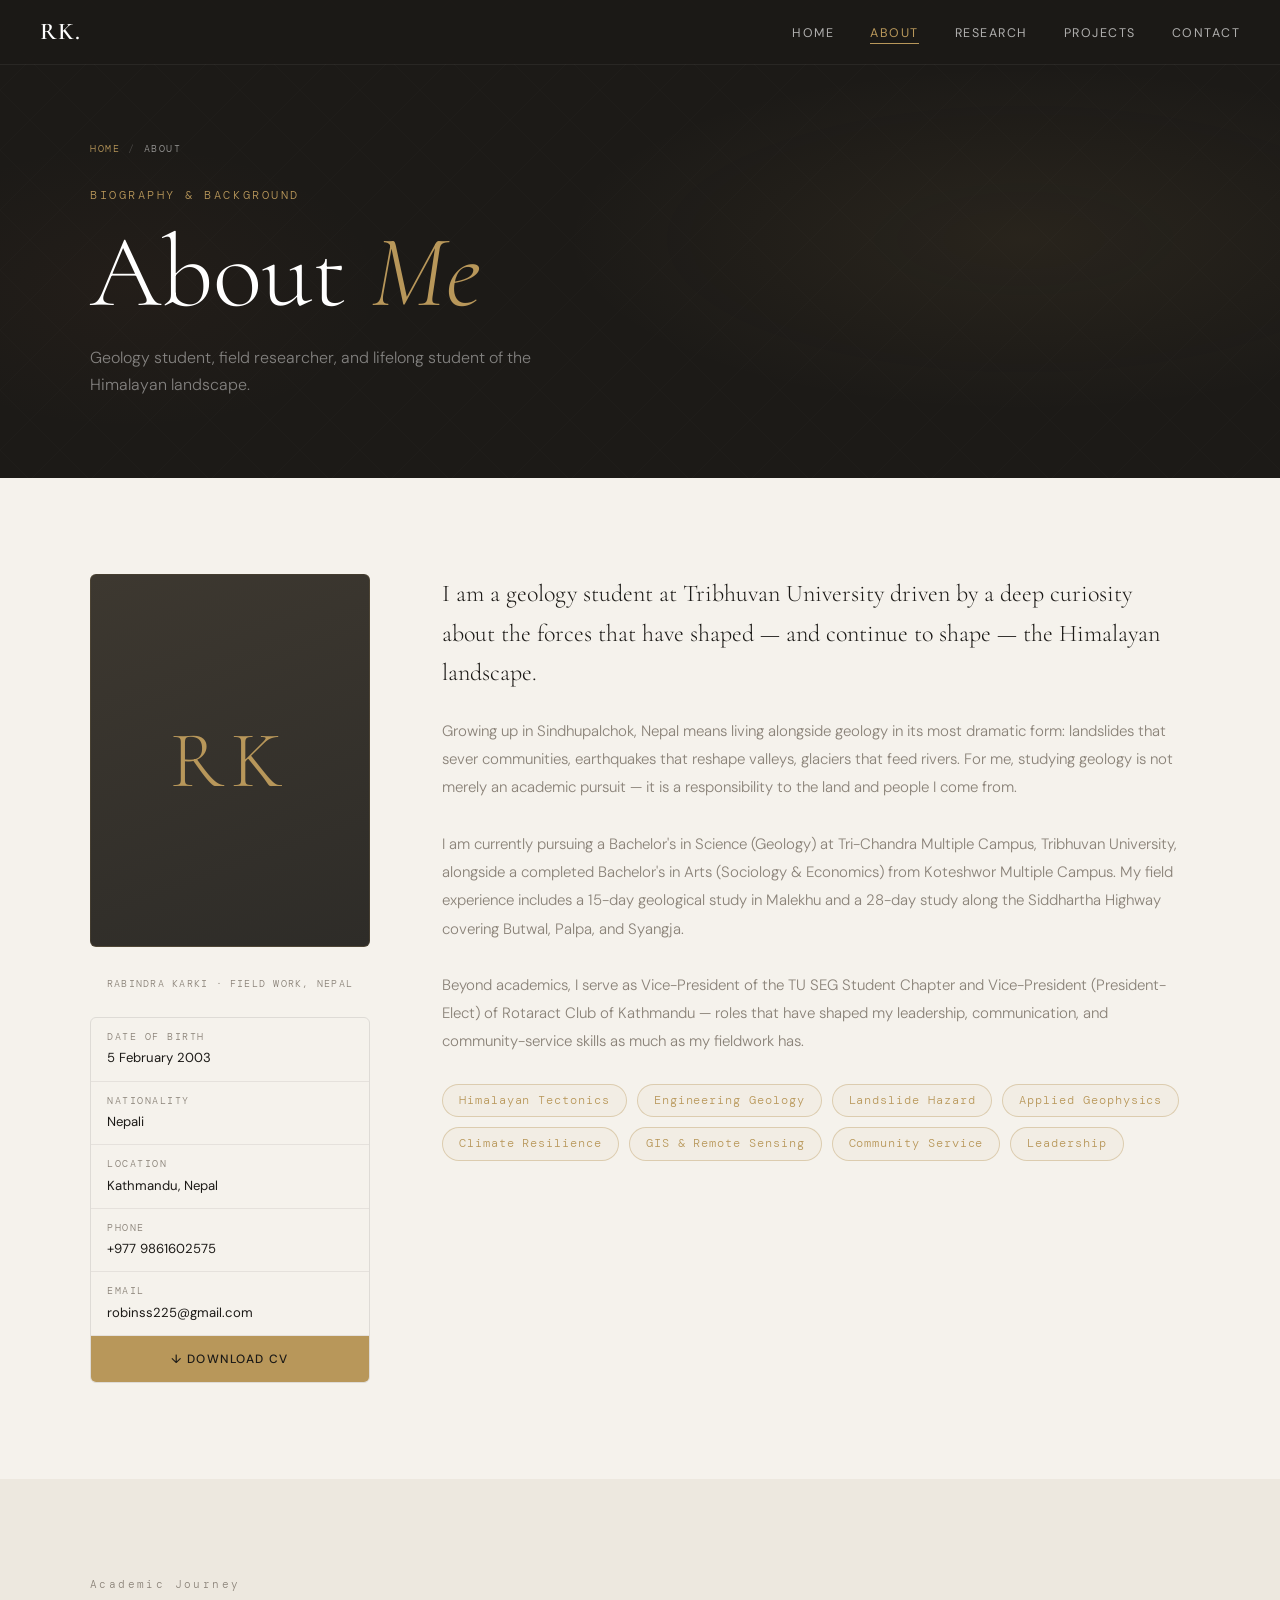
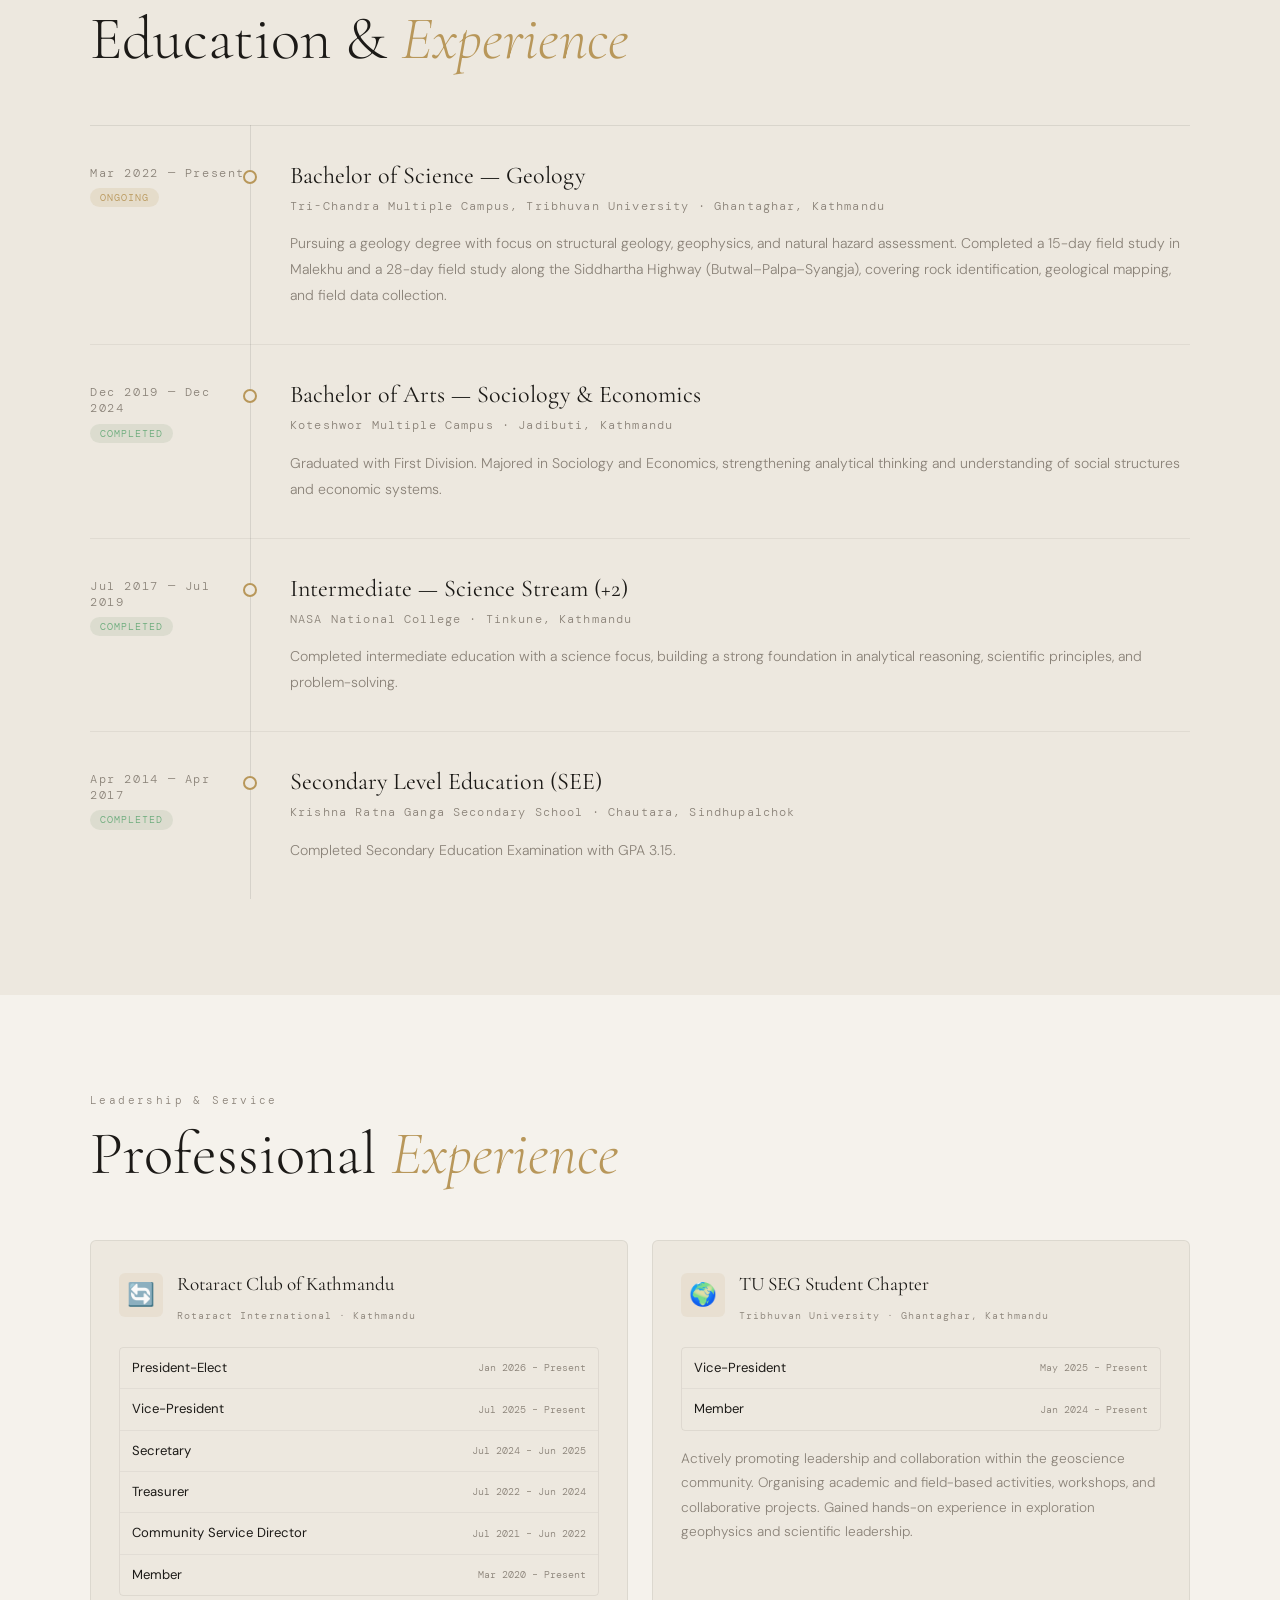
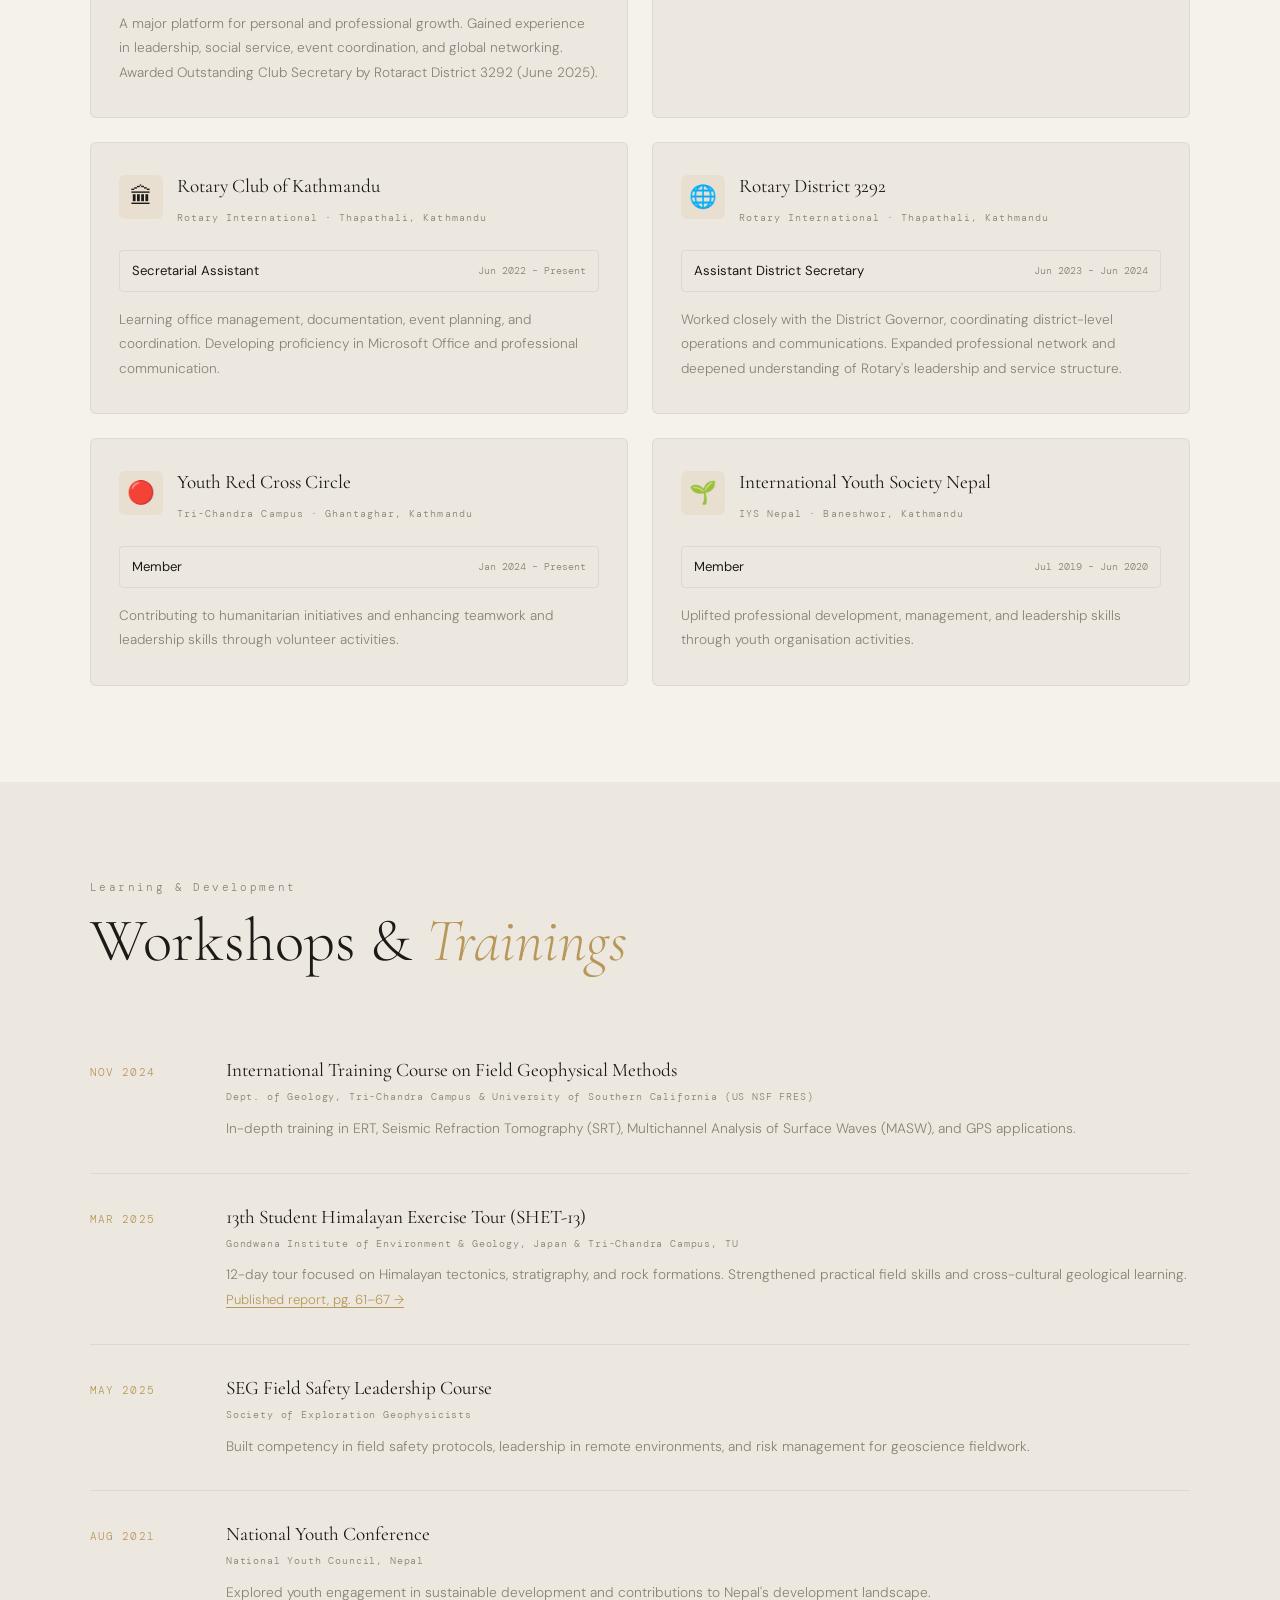
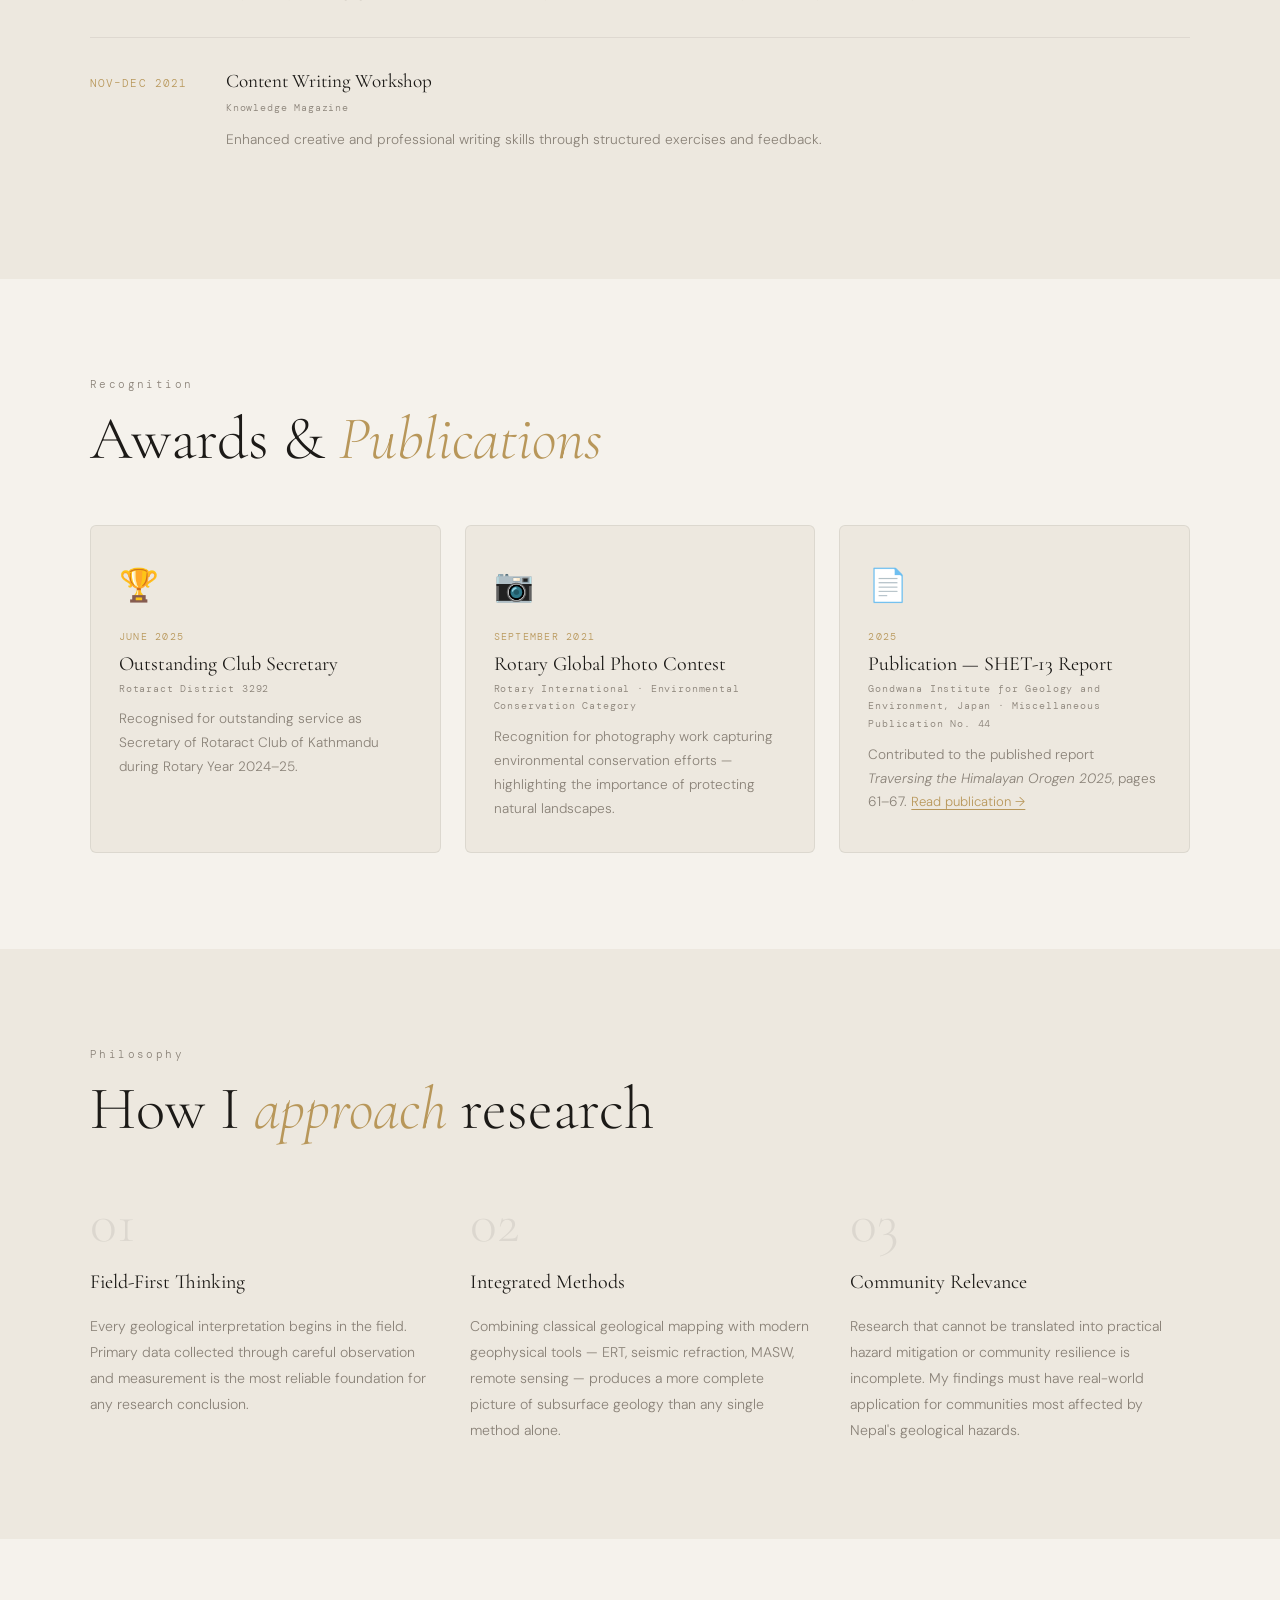
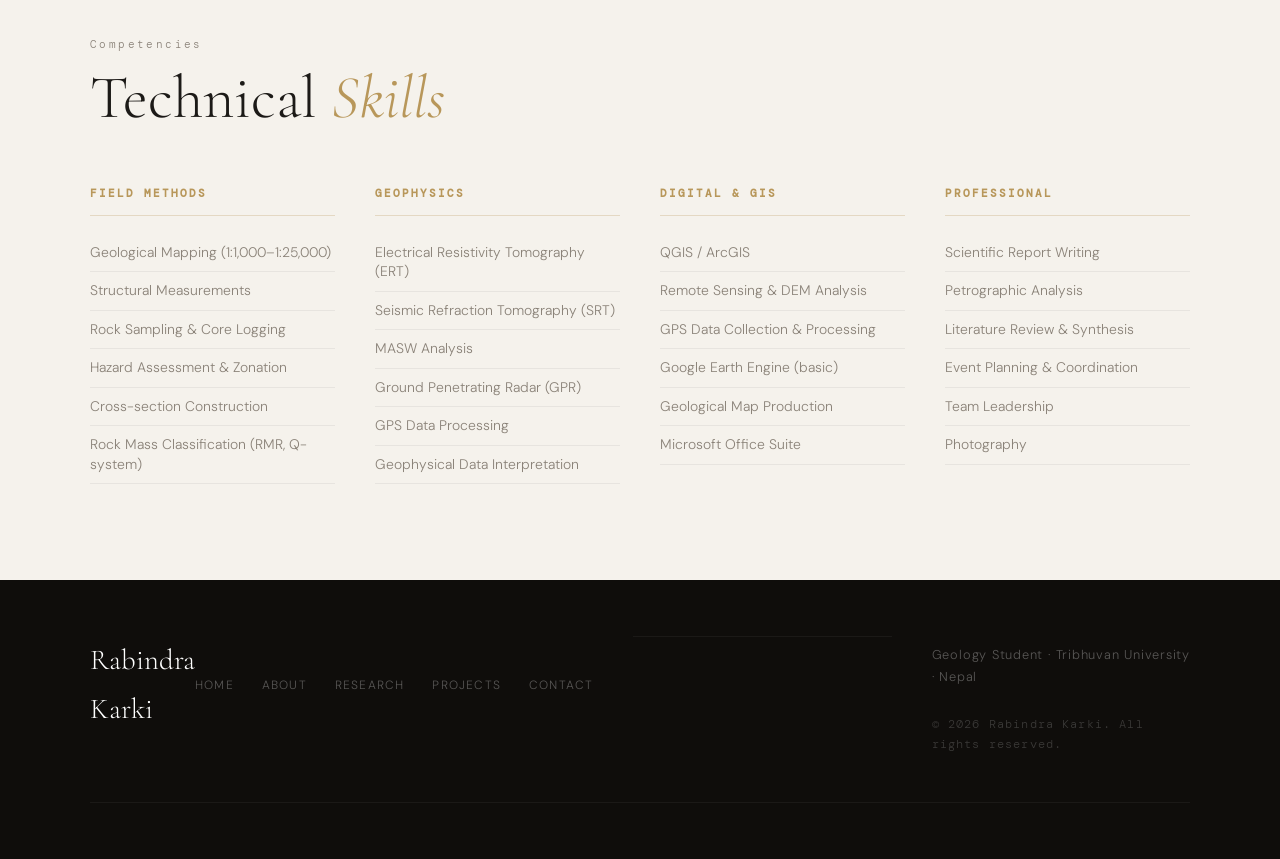
==== commit ef9a20ec: "Updated About section with real Data" ====
--- a/Website/about.html
+++ b/Website/about.html
@@ -5,6 +5,7 @@
   <meta name="viewport" content="width=device-width, initial-scale=1.0" />
   <title>About — Rabindra Karki</title>
   <link rel="stylesheet" href="style.css" />
+  <link rel="stylesheet" href="about.css" />
   <link rel="preconnect" href="https://fonts.googleapis.com" />
   <link rel="preconnect" href="https://fonts.gstatic.com" crossorigin />
   <link href="https://fonts.googleapis.com/css2?family=Cormorant+Garamond:ital,wght@0,300;0,400;0,600;1,300;1,400&family=DM+Sans:wght@300;400;500&family=DM+Mono:wght@400&display=swap" rel="stylesheet" />
@@ -13,7 +14,7 @@
 
   <!-- NAV -->
   <nav id="navbar" class="always-dark">
-    <a href="index.html" class="nav-logo">RK</a>
+    <a href="index.html" class="nav-logo">RK<span class="logo-dot">.</span></a>
     <ul class="nav-links">
       <li><a href="index.html">Home</a></li>
       <li><a href="about.html" class="active">About</a></li>
@@ -49,28 +50,59 @@
   </div>
 
   <!-- BIO SECTION -->
-  <section style="background:var(--cream);">
-    <div class="section-inner">
-      <div class="bio-layout reveal">
-        <div class="bio-photo">
+  <section class="bio-section">
+    <div class="section-inner">
+      <div class="bio-layout">
+        <div class="bio-photo reveal">
+          <!-- Replace with your actual photo when available -->
           <div class="photo-placeholder">
-            <span class="photo-icon">🧑‍🔬</span>
-            <span>Add your photo</span>
-          </div>
+            <span class="photo-initials">RK</span>
+          </div>
+          <!-- Uncomment below and remove placeholder when photo is ready:
+          <img src="images/profile.jpg" alt="Rabindra Karki" class="profile-img" />
+          -->
           <p class="photo-caption">Rabindra Karki · Field Work, Nepal</p>
-        </div>
+          <div class="quick-info">
+            <div class="qi-item">
+              <span class="qi-label">Date of Birth</span>
+              <span class="qi-value">5 February 2003</span>
+            </div>
+            <div class="qi-item">
+              <span class="qi-label">Nationality</span>
+              <span class="qi-value">Nepali</span>
+            </div>
+            <div class="qi-item">
+              <span class="qi-label">Location</span>
+              <span class="qi-value">Kathmandu, Nepal</span>
+            </div>
+            <div class="qi-item">
+              <span class="qi-label">Phone</span>
+              <span class="qi-value">+977 9861602575</span>
+            </div>
+            <div class="qi-item">
+              <span class="qi-label">Email</span>
+              <span class="qi-value">robinss225@gmail.com</span>
+            </div>
+            <a href="cv/Rabindra_Karki_CV.pdf" class="cv-download-btn" download>
+              ↓ Download CV
+            </a>
+          </div>
+        </div>
+
         <div class="bio-text">
-          <p class="body-large">I am a geology student at Tribhuvan University driven by a deep curiosity about the forces that have shaped — and continue to shape — the Himalayan landscape.</p>
-          <p class="body-text">Growing up in Nepal means living alongside geology in its most dramatic form: landslides that sever communities, earthquakes that reshape valleys, glaciers that feed rivers. For me, studying geology is not merely an academic pursuit — it is a responsibility to the land and people I come from.</p>
-          <p class="body-text">My work focuses on the intersection of structural geology, applied geophysics, and natural hazard assessment. I believe that rigorous field investigation, combined with modern geophysical tools like Electrical Resistivity Tomography (ERT), provides the most reliable foundation for understanding slope instability, fault behaviour, and subsurface geology in high-mountain terrain.</p>
-          <p class="body-text">Outside of fieldwork and research, I am interested in communicating geological knowledge to communities living in hazard-prone areas, and in developing accessible methodologies that can be applied across Nepal's diverse geological regions — from the Terai plains to the high Himalayan crystallines.</p>
-          <div class="chip-row">
+          <p class="body-large reveal">I am a geology student at Tribhuvan University driven by a deep curiosity about the forces that have shaped — and continue to shape — the Himalayan landscape.</p>
+          <p class="body-text reveal">Growing up in Sindhupalchok, Nepal means living alongside geology in its most dramatic form: landslides that sever communities, earthquakes that reshape valleys, glaciers that feed rivers. For me, studying geology is not merely an academic pursuit — it is a responsibility to the land and people I come from.</p>
+          <p class="body-text reveal">I am currently pursuing a Bachelor's in Science (Geology) at Tri-Chandra Multiple Campus, Tribhuvan University, alongside a completed Bachelor's in Arts (Sociology & Economics) from Koteshwor Multiple Campus. My field experience includes a 15-day geological study in Malekhu and a 28-day study along the Siddhartha Highway covering Butwal, Palpa, and Syangja.</p>
+          <p class="body-text reveal">Beyond academics, I serve as Vice-President of the TU SEG Student Chapter and Vice-President (President-Elect) of Rotaract Club of Kathmandu — roles that have shaped my leadership, communication, and community-service skills as much as my fieldwork has.</p>
+          <div class="chip-row reveal">
             <span class="chip">Himalayan Tectonics</span>
             <span class="chip">Engineering Geology</span>
             <span class="chip">Landslide Hazard</span>
             <span class="chip">Applied Geophysics</span>
             <span class="chip">Climate Resilience</span>
             <span class="chip">GIS &amp; Remote Sensing</span>
+            <span class="chip">Community Service</span>
+            <span class="chip">Leadership</span>
           </div>
         </div>
       </div>
@@ -88,61 +120,253 @@
 
         <div class="timeline-item reveal">
           <div class="timeline-date">
-            2021 — Present
-            <span class="timeline-year">Ongoing</span>
+            Mar 2022 — Present
+            <span class="timeline-badge ongoing">Ongoing</span>
           </div>
           <div class="timeline-content">
-            <h3>Bachelor of Science in Geology</h3>
-            <span class="institution">Tribhuvan University · Kirtipur, Nepal</span>
-            <p>Pursuing a comprehensive geology degree with specialisation in structural geology, geophysics, and natural hazard assessment. Coursework includes petrology, stratigraphy, geomorphology, hydrogeology, and geological mapping techniques. Active participant in annual field camps across Nepal's diverse geological provinces.</p>
+            <h3>Bachelor of Science — Geology</h3>
+            <span class="institution">Tri-Chandra Multiple Campus, Tribhuvan University · Ghantaghar, Kathmandu</span>
+            <p>Pursuing a geology degree with focus on structural geology, geophysics, and natural hazard assessment. Completed a 15-day field study in Malekhu and a 28-day field study along the Siddhartha Highway (Butwal–Palpa–Syangja), covering rock identification, geological mapping, and field data collection.</p>
           </div>
         </div>
 
         <div class="timeline-item reveal">
           <div class="timeline-date">
-            2025 — 2026
-            <span class="timeline-year">Active Project</span>
+            Dec 2019 — Dec 2024
+            <span class="timeline-badge completed">Completed</span>
           </div>
           <div class="timeline-content">
-            <h3>Landslide Investigation — Prithvi Highway</h3>
-            <span class="institution">Independent Research · Prithvi Highway Corridor, Nepal</span>
-            <p>Leading geological and geophysical investigation of landslide-prone zones. Responsibilities include field mapping, structural data collection, ERT survey design and execution, and production of hazard zonation maps for infrastructure planning.</p>
+            <h3>Bachelor of Arts — Sociology &amp; Economics</h3>
+            <span class="institution">Koteshwor Multiple Campus · Jadibuti, Kathmandu</span>
+            <p>Graduated with First Division. Majored in Sociology and Economics, strengthening analytical thinking and understanding of social structures and economic systems.</p>
           </div>
         </div>
 
         <div class="timeline-item reveal">
           <div class="timeline-date">
-            2024
-            <span class="timeline-year">Completed</span>
+            Jul 2017 — Jul 2019
+            <span class="timeline-badge completed">Completed</span>
           </div>
           <div class="timeline-content">
-            <h3>Structural Mapping &amp; Lithological Characterisation</h3>
-            <span class="institution">Field Research · Himalayan Transects, Nepal</span>
-            <p>Systematic structural mapping across selected Himalayan transects. Collected strike-dip measurements, fold axis orientations, fault kinematic indicators, and petrographic samples. Produced detailed geological maps and cross-sections for academic reporting.</p>
+            <h3>Intermediate — Science Stream (+2)</h3>
+            <span class="institution">NASA National College · Tinkune, Kathmandu</span>
+            <p>Completed intermediate education with a science focus, building a strong foundation in analytical reasoning, scientific principles, and problem-solving.</p>
           </div>
         </div>
 
         <div class="timeline-item reveal">
           <div class="timeline-date">
-            2023
-            <span class="timeline-year">Completed</span>
+            Apr 2014 — Apr 2017
+            <span class="timeline-badge completed">Completed</span>
           </div>
           <div class="timeline-content">
-            <h3>Geological Field Camp — Hazard Assessment</h3>
-            <span class="institution">Tribhuvan University · Multi-Region, Nepal</span>
-            <p>Three-week intensive field camp covering geological mapping, natural hazard identification and zonation, cross-section construction, and community-level risk communication. Worked in teams across high-relief terrain in central Nepal.</p>
-          </div>
-        </div>
-
-        <div class="timeline-item reveal">
-          <div class="timeline-date">
-            2019 — 2021
-            <span class="timeline-year">Completed</span>
-          </div>
-          <div class="timeline-content">
-            <h3>Higher Secondary Education (Science)</h3>
-            <span class="institution">Nepal · +2 Science Stream</span>
-            <p>Completed higher secondary education with a focus on Physics, Chemistry, Biology, and Mathematics — building the quantitative and scientific foundation for university-level geology study.</p>
+            <h3>Secondary Level Education (SEE)</h3>
+            <span class="institution">Krishna Ratna Ganga Secondary School · Chautara, Sindhupalchok</span>
+            <p>Completed Secondary Education Examination with GPA 3.15.</p>
+          </div>
+        </div>
+
+      </div>
+    </div>
+  </section>
+
+  <!-- PROFESSIONAL EXPERIENCE -->
+  <section class="bio-section">
+    <div class="section-inner">
+      <div class="section-header reveal">
+        <span class="section-num">Leadership & Service</span>
+        <h2 class="section-heading">Professional <em>Experience</em></h2>
+      </div>
+      <div class="exp-grid">
+
+        <div class="exp-card reveal">
+          <div class="exp-header">
+            <div class="exp-icon">🔄</div>
+            <div>
+              <h3>Rotaract Club of Kathmandu</h3>
+              <span class="exp-org">Rotaract International · Kathmandu</span>
+            </div>
+          </div>
+          <div class="exp-roles">
+            <div class="role-row"><span class="role-title">President-Elect</span><span class="role-date">Jan 2026 – Present</span></div>
+            <div class="role-row"><span class="role-title">Vice-President</span><span class="role-date">Jul 2025 – Present</span></div>
+            <div class="role-row"><span class="role-title">Secretary</span><span class="role-date">Jul 2024 – Jun 2025</span></div>
+            <div class="role-row"><span class="role-title">Treasurer</span><span class="role-date">Jul 2022 – Jun 2024</span></div>
+            <div class="role-row"><span class="role-title">Community Service Director</span><span class="role-date">Jul 2021 – Jun 2022</span></div>
+            <div class="role-row"><span class="role-title">Member</span><span class="role-date">Mar 2020 – Present</span></div>
+          </div>
+          <p class="exp-desc">A major platform for personal and professional growth. Gained experience in leadership, social service, event coordination, and global networking. Awarded Outstanding Club Secretary by Rotaract District 3292 (June 2025).</p>
+        </div>
+
+        <div class="exp-card reveal">
+          <div class="exp-header">
+            <div class="exp-icon">🌍</div>
+            <div>
+              <h3>TU SEG Student Chapter</h3>
+              <span class="exp-org">Tribhuvan University · Ghantaghar, Kathmandu</span>
+            </div>
+          </div>
+          <div class="exp-roles">
+            <div class="role-row"><span class="role-title">Vice-President</span><span class="role-date">May 2025 – Present</span></div>
+            <div class="role-row"><span class="role-title">Member</span><span class="role-date">Jan 2024 – Present</span></div>
+          </div>
+          <p class="exp-desc">Actively promoting leadership and collaboration within the geoscience community. Organising academic and field-based activities, workshops, and collaborative projects. Gained hands-on experience in exploration geophysics and scientific leadership.</p>
+        </div>
+
+        <div class="exp-card reveal">
+          <div class="exp-header">
+            <div class="exp-icon">🏛</div>
+            <div>
+              <h3>Rotary Club of Kathmandu</h3>
+              <span class="exp-org">Rotary International · Thapathali, Kathmandu</span>
+            </div>
+          </div>
+          <div class="exp-roles">
+            <div class="role-row"><span class="role-title">Secretarial Assistant</span><span class="role-date">Jun 2022 – Present</span></div>
+          </div>
+          <p class="exp-desc">Learning office management, documentation, event planning, and coordination. Developing proficiency in Microsoft Office and professional communication.</p>
+        </div>
+
+        <div class="exp-card reveal">
+          <div class="exp-header">
+            <div class="exp-icon">🌐</div>
+            <div>
+              <h3>Rotary District 3292</h3>
+              <span class="exp-org">Rotary International · Thapathali, Kathmandu</span>
+            </div>
+          </div>
+          <div class="exp-roles">
+            <div class="role-row"><span class="role-title">Assistant District Secretary</span><span class="role-date">Jun 2023 – Jun 2024</span></div>
+          </div>
+          <p class="exp-desc">Worked closely with the District Governor, coordinating district-level operations and communications. Expanded professional network and deepened understanding of Rotary's leadership and service structure.</p>
+        </div>
+
+        <div class="exp-card reveal">
+          <div class="exp-header">
+            <div class="exp-icon">🔴</div>
+            <div>
+              <h3>Youth Red Cross Circle</h3>
+              <span class="exp-org">Tri-Chandra Campus · Ghantaghar, Kathmandu</span>
+            </div>
+          </div>
+          <div class="exp-roles">
+            <div class="role-row"><span class="role-title">Member</span><span class="role-date">Jan 2024 – Present</span></div>
+          </div>
+          <p class="exp-desc">Contributing to humanitarian initiatives and enhancing teamwork and leadership skills through volunteer activities.</p>
+        </div>
+
+        <div class="exp-card reveal">
+          <div class="exp-header">
+            <div class="exp-icon">🌱</div>
+            <div>
+              <h3>International Youth Society Nepal</h3>
+              <span class="exp-org">IYS Nepal · Baneshwor, Kathmandu</span>
+            </div>
+          </div>
+          <div class="exp-roles">
+            <div class="role-row"><span class="role-title">Member</span><span class="role-date">Jul 2019 – Jun 2020</span></div>
+          </div>
+          <p class="exp-desc">Uplifted professional development, management, and leadership skills through youth organisation activities.</p>
+        </div>
+
+      </div>
+    </div>
+  </section>
+
+  <!-- WORKSHOPS & TRAININGS -->
+  <section class="tinted-section">
+    <div class="section-inner">
+      <div class="section-header reveal">
+        <span class="section-num">Learning &amp; Development</span>
+        <h2 class="section-heading">Workshops &amp; <em>Trainings</em></h2>
+      </div>
+      <div class="workshop-list">
+
+        <div class="workshop-item reveal">
+          <span class="workshop-date">Nov 2024</span>
+          <div class="workshop-body">
+            <h4>International Training Course on Field Geophysical Methods</h4>
+            <span class="workshop-org">Dept. of Geology, Tri-Chandra Campus &amp; University of Southern California (US NSF FRES)</span>
+            <p>In-depth training in ERT, Seismic Refraction Tomography (SRT), Multichannel Analysis of Surface Waves (MASW), and GPS applications.</p>
+          </div>
+        </div>
+
+        <div class="workshop-item reveal">
+          <span class="workshop-date">Mar 2025</span>
+          <div class="workshop-body">
+            <h4>13th Student Himalayan Exercise Tour (SHET-13)</h4>
+            <span class="workshop-org">Gondwana Institute of Environment &amp; Geology, Japan &amp; Tri-Chandra Campus, TU</span>
+            <p>12-day tour focused on Himalayan tectonics, stratigraphy, and rock formations. Strengthened practical field skills and cross-cultural geological learning. <a href="https://www.gondwanainst.org/geotours/2025tour/Traversing%20the%20Himalayan%20Orogen%202025-0504.pdf" target="_blank" class="pub-link">Published report, pg. 61–67 →</a></p>
+          </div>
+        </div>
+
+        <div class="workshop-item reveal">
+          <span class="workshop-date">May 2025</span>
+          <div class="workshop-body">
+            <h4>SEG Field Safety Leadership Course</h4>
+            <span class="workshop-org">Society of Exploration Geophysicists</span>
+            <p>Built competency in field safety protocols, leadership in remote environments, and risk management for geoscience fieldwork.</p>
+          </div>
+        </div>
+
+        <div class="workshop-item reveal">
+          <span class="workshop-date">Aug 2021</span>
+          <div class="workshop-body">
+            <h4>National Youth Conference</h4>
+            <span class="workshop-org">National Youth Council, Nepal</span>
+            <p>Explored youth engagement in sustainable development and contributions to Nepal's development landscape.</p>
+          </div>
+        </div>
+
+        <div class="workshop-item reveal">
+          <span class="workshop-date">Nov–Dec 2021</span>
+          <div class="workshop-body">
+            <h4>Content Writing Workshop</h4>
+            <span class="workshop-org">Knowledge Magazine</span>
+            <p>Enhanced creative and professional writing skills through structured exercises and feedback.</p>
+          </div>
+        </div>
+
+      </div>
+    </div>
+  </section>
+
+  <!-- AWARDS & PUBLICATIONS -->
+  <section class="bio-section">
+    <div class="section-inner">
+      <div class="section-header reveal">
+        <span class="section-num">Recognition</span>
+        <h2 class="section-heading">Awards &amp; <em>Publications</em></h2>
+      </div>
+      <div class="awards-row">
+
+        <div class="award-card reveal">
+          <div class="award-icon">🏆</div>
+          <div class="award-body">
+            <span class="award-date">June 2025</span>
+            <h4>Outstanding Club Secretary</h4>
+            <span class="award-org">Rotaract District 3292</span>
+            <p>Recognised for outstanding service as Secretary of Rotaract Club of Kathmandu during Rotary Year 2024–25.</p>
+          </div>
+        </div>
+
+        <div class="award-card reveal">
+          <div class="award-icon">📷</div>
+          <div class="award-body">
+            <span class="award-date">September 2021</span>
+            <h4>Rotary Global Photo Contest</h4>
+            <span class="award-org">Rotary International · Environmental Conservation Category</span>
+            <p>Recognition for photography work capturing environmental conservation efforts — highlighting the importance of protecting natural landscapes.</p>
+          </div>
+        </div>
+
+        <div class="award-card reveal">
+          <div class="award-icon">📄</div>
+          <div class="award-body">
+            <span class="award-date">2025</span>
+            <h4>Publication — SHET-13 Report</h4>
+            <span class="award-org">Gondwana Institute for Geology and Environment, Japan · Miscellaneous Publication No. 44</span>
+            <p>Contributed to the published report <em>Traversing the Himalayan Orogen 2025</em>, pages 61–67. <a href="https://www.gondwanainst.org/geotours/2025tour/Traversing%20the%20Himalayan%20Orogen%202025-0504.pdf" target="_blank" class="pub-link">Read publication →</a></p>
           </div>
         </div>
 
@@ -151,7 +375,7 @@
   </section>
 
   <!-- RESEARCH PHILOSOPHY -->
-  <section style="background:var(--cream);">
+  <section class="tinted-section">
     <div class="section-inner">
       <div class="section-header reveal">
         <span class="section-num">Philosophy</span>
@@ -161,24 +385,24 @@
         <div class="value-item reveal">
           <span class="value-num">01</span>
           <h4>Field-First Thinking</h4>
-          <p>Every geological interpretation begins in the field. I believe primary data collected through careful observation and measurement is the most reliable foundation for any research conclusion.</p>
+          <p>Every geological interpretation begins in the field. Primary data collected through careful observation and measurement is the most reliable foundation for any research conclusion.</p>
         </div>
         <div class="value-item reveal">
           <span class="value-num">02</span>
           <h4>Integrated Methods</h4>
-          <p>Combining classical geological mapping with modern geophysical tools — ERT, seismic refraction, remote sensing — produces a more complete picture of subsurface geology than any single method alone.</p>
+          <p>Combining classical geological mapping with modern geophysical tools — ERT, seismic refraction, MASW, remote sensing — produces a more complete picture of subsurface geology than any single method alone.</p>
         </div>
         <div class="value-item reveal">
           <span class="value-num">03</span>
           <h4>Community Relevance</h4>
-          <p>Research that cannot be translated into practical hazard mitigation or community resilience is incomplete. I strive to ensure my findings have real-world application for the people most affected by Nepal's geological hazards.</p>
+          <p>Research that cannot be translated into practical hazard mitigation or community resilience is incomplete. My findings must have real-world application for communities most affected by Nepal's geological hazards.</p>
         </div>
       </div>
     </div>
   </section>
 
   <!-- SKILLS -->
-  <section class="tinted-section">
+  <section class="bio-section">
     <div class="section-inner">
       <div class="section-header reveal">
         <span class="section-num">Competencies</span>
@@ -200,9 +424,10 @@
           <h4 class="skill-group-title">Geophysics</h4>
           <ul class="skill-list">
             <li>Electrical Resistivity Tomography (ERT)</li>
-            <li>Seismic Refraction</li>
+            <li>Seismic Refraction Tomography (SRT)</li>
+            <li>MASW Analysis</li>
             <li>Ground Penetrating Radar (GPR)</li>
-            <li>Wenner-Schlumberger Array Design</li>
+            <li>GPS Data Processing</li>
             <li>Geophysical Data Interpretation</li>
           </ul>
         </div>
@@ -214,16 +439,18 @@
             <li>GPS Data Collection &amp; Processing</li>
             <li>Google Earth Engine (basic)</li>
             <li>Geological Map Production</li>
+            <li>Microsoft Office Suite</li>
           </ul>
         </div>
         <div class="skill-group reveal">
-          <h4 class="skill-group-title">Academic</h4>
+          <h4 class="skill-group-title">Professional</h4>
           <ul class="skill-list">
             <li>Scientific Report Writing</li>
             <li>Petrographic Analysis</li>
             <li>Literature Review &amp; Synthesis</li>
-            <li>Data Analysis &amp; Interpretation</li>
-            <li>Geological Cross-section Drawing</li>
+            <li>Event Planning &amp; Coordination</li>
+            <li>Team Leadership</li>
+            <li>Photography</li>
           </ul>
         </div>
       </div>
@@ -233,28 +460,21 @@
   <!-- FOOTER -->
   <footer>
     <div class="footer-inner">
-      <div class="footer-brand">
-        <span class="footer-logo">Rabindra Karki</span>
-        <p class="footer-tagline">Geology Student · Tribhuvan University · Nepal</p>
-      </div>
-      <div class="footer-nav">
-        <h5>Pages</h5>
-        <ul>
-          <li><a href="index.html">Home</a></li>
-          <li><a href="about.html">About</a></li>
-          <li><a href="research.html">Research</a></li>
-          <li><a href="projects.html">Projects</a></li>
-          <li><a href="contact.html">Contact</a></li>
-        </ul>
-      </div>
-      <div class="footer-contact">
-        <h5>Contact</h5>
-        <p><a href="mailto:robinss225@gmail.com">robinss225@gmail.com</a><br><a href="https://rabindrak.com.np">rabindrak.com.np</a></p>
-      </div>
-    </div>
-    <div class="footer-bottom">
-      <span class="footer-copy">© 2026 Rabindra Karki. All rights reserved.</span>
-      <span class="footer-credit">Geology · Tribhuvan University · Nepal</span>
+      <div class="footer-top">
+        <div class="footer-logo">Rabindra Karki</div>
+        <div class="footer-links">
+          <a href="index.html">Home</a>
+          <a href="about.html">About</a>
+          <a href="research.html">Research</a>
+          <a href="projects.html">Projects</a>
+          <a href="contact.html">Contact</a>
+        </div>
+      </div>
+      <div class="footer-divider"></div>
+      <div class="footer-bottom">
+        <p class="footer-sub">Geology Student · Tribhuvan University · Nepal</p>
+        <p class="footer-copy">© 2026 Rabindra Karki. All rights reserved.</p>
+      </div>
     </div>
   </footer>
 
--- a/Website/about.css
+++ b/Website/about.css
@@ -0,0 +1,637 @@
+/* ========================================
+   ABOUT PAGE — Rabindra Karki
+   Page-specific styles only.
+   Shared styles live in style.css.
+   ======================================== */
+
+/* ── Page Hero ── */
+.page-hero {
+  position: relative;
+  background: var(--stone);
+  padding: 140px 48px 80px;
+  overflow: hidden;
+}
+
+.page-hero-bg {
+  position: absolute;
+  inset: 0;
+  background-image:
+    radial-gradient(ellipse 60% 60% at 80% 50%, rgba(184,151,90,0.08) 0%, transparent 60%),
+    radial-gradient(ellipse 40% 60% at 10% 60%, rgba(160,92,59,0.05) 0%, transparent 50%);
+}
+
+.page-hero-bg::before {
+  content: '';
+  position: absolute;
+  inset: 0;
+  background-image: url("data:image/svg+xml,%3Csvg width='60' height='60' viewBox='0 0 60 60' xmlns='http://www.w3.org/2000/svg'%3E%3Cpath d='M30 0L60 30L30 60L0 30Z' fill='none' stroke='rgba(255,255,255,0.025)' stroke-width='0.5'/%3E%3C/svg%3E");
+}
+
+.page-hero-inner {
+  position: relative;
+  z-index: 1;
+  max-width: var(--max-w);
+  margin: 0 auto;
+}
+
+.breadcrumb {
+  display: flex;
+  align-items: center;
+  gap: 8px;
+  font-family: var(--font-mono);
+  font-size: 0.68rem;
+  letter-spacing: 0.12em;
+  color: rgba(255,255,255,0.35);
+  margin-bottom: 28px;
+  text-transform: uppercase;
+}
+
+.breadcrumb a { color: var(--gold); transition: opacity 0.2s; }
+.breadcrumb a:hover { opacity: 0.7; }
+.breadcrumb .sep { color: rgba(255,255,255,0.2); }
+
+.page-hero-tag {
+  display: block;
+  font-family: var(--font-mono);
+  font-size: 0.72rem;
+  letter-spacing: 0.22em;
+  text-transform: uppercase;
+  color: var(--gold);
+  margin-bottom: 16px;
+}
+
+.page-hero h1 {
+  font-family: var(--font-display);
+  font-size: clamp(3.5rem, 8vw, 7rem);
+  font-weight: 300;
+  color: var(--white);
+  line-height: 1;
+  margin-bottom: 20px;
+}
+
+.page-hero h1 em {
+  font-style: italic;
+  color: var(--gold);
+}
+
+.page-hero-sub {
+  font-size: 1rem;
+  color: rgba(255,255,255,0.45);
+  font-weight: 300;
+  max-width: 500px;
+  line-height: 1.7;
+}
+
+/* ── Bio Section ── */
+.bio-section { background: var(--cream); }
+
+.bio-layout {
+  display: grid;
+  grid-template-columns: 280px 1fr;
+  gap: 72px;
+  align-items: start;
+}
+
+.bio-photo {
+  display: flex;
+  flex-direction: column;
+  gap: 16px;
+  position: sticky;
+  top: 88px;
+}
+
+.photo-placeholder {
+  width: 100%;
+  aspect-ratio: 3/4;
+  background: linear-gradient(160deg, var(--earth) 0%, var(--slate) 100%);
+  border-radius: 6px;
+  display: flex;
+  align-items: center;
+  justify-content: center;
+  border: 1px solid rgba(184,151,90,0.15);
+}
+
+.photo-initials {
+  font-family: var(--font-display);
+  font-size: 5rem;
+  font-weight: 300;
+  color: var(--gold);
+  letter-spacing: 0.1em;
+}
+
+.profile-img {
+  width: 100%;
+  aspect-ratio: 3/4;
+  object-fit: cover;
+  border-radius: 6px;
+  border: 1px solid rgba(184,151,90,0.15);
+}
+
+.photo-caption {
+  font-family: var(--font-mono);
+  font-size: 0.65rem;
+  letter-spacing: 0.12em;
+  color: var(--warm-gray);
+  text-align: center;
+}
+
+.quick-info {
+  display: flex;
+  flex-direction: column;
+  gap: 0;
+  border: 1px solid rgba(28,26,23,0.1);
+  border-radius: 6px;
+  overflow: hidden;
+  margin-top: 8px;
+}
+
+.qi-item {
+  display: flex;
+  flex-direction: column;
+  gap: 2px;
+  padding: 11px 16px;
+  border-bottom: 1px solid rgba(28,26,23,0.07);
+}
+
+.qi-label {
+  font-family: var(--font-mono);
+  font-size: 0.6rem;
+  letter-spacing: 0.16em;
+  text-transform: uppercase;
+  color: var(--warm-gray);
+}
+
+.qi-value {
+  font-size: 0.82rem;
+  color: var(--stone);
+  font-weight: 400;
+}
+
+.cv-download-btn {
+  display: block;
+  text-align: center;
+  padding: 13px 16px;
+  background: var(--gold);
+  color: var(--stone);
+  font-family: var(--font-body);
+  font-size: 0.75rem;
+  font-weight: 500;
+  letter-spacing: 0.12em;
+  text-transform: uppercase;
+  transition: background 0.3s ease;
+}
+
+.cv-download-btn:hover { background: var(--gold-light); }
+
+.chip-row {
+  display: flex;
+  flex-wrap: wrap;
+  gap: 10px;
+  margin-top: 28px;
+}
+
+/* ── Timeline ── */
+.section-header { margin-bottom: 52px; }
+
+.timeline {
+  display: flex;
+  flex-direction: column;
+  gap: 0;
+  position: relative;
+}
+
+.timeline::before {
+  content: '';
+  position: absolute;
+  left: 160px;
+  top: 0; bottom: 0;
+  width: 1px;
+  background: rgba(28,26,23,0.1);
+}
+
+.timeline-item {
+  display: grid;
+  grid-template-columns: 160px 1fr;
+  gap: 40px;
+  padding: 36px 0;
+  border-bottom: 1px solid rgba(28,26,23,0.06);
+  position: relative;
+}
+
+.timeline-item:last-child { border-bottom: none; }
+
+.timeline-item::before {
+  content: '';
+  position: absolute;
+  left: 153px;
+  top: 44px;
+  width: 14px; height: 14px;
+  border-radius: 50%;
+  background: var(--cream);
+  border: 2px solid var(--gold);
+  z-index: 1;
+}
+
+.tinted-section .timeline-item::before {
+  background: var(--parchment);
+}
+
+.timeline-date {
+  font-family: var(--font-mono);
+  font-size: 0.72rem;
+  color: var(--warm-gray);
+  line-height: 1.4;
+  padding-top: 4px;
+  display: flex;
+  flex-direction: column;
+  gap: 6px;
+}
+
+.timeline-badge {
+  display: inline-block;
+  padding: 3px 10px;
+  border-radius: 100px;
+  font-size: 0.6rem;
+  letter-spacing: 0.1em;
+  text-transform: uppercase;
+  width: fit-content;
+}
+
+.timeline-badge.ongoing  { background: rgba(184,151,90,0.15); color: var(--gold); }
+.timeline-badge.completed { background: rgba(100,140,100,0.12); color: #6aaa7a; }
+
+.timeline-content h3 {
+  font-family: var(--font-display);
+  font-size: 1.5rem;
+  font-weight: 400;
+  color: var(--stone);
+  margin-bottom: 6px;
+  line-height: 1.2;
+}
+
+.institution {
+  display: block;
+  font-family: var(--font-mono);
+  font-size: 0.68rem;
+  letter-spacing: 0.1em;
+  color: var(--gold);
+  margin-bottom: 12px;
+}
+
+.timeline-content p {
+  font-size: 0.88rem;
+  color: var(--warm-gray);
+  line-height: 1.85;
+}
+
+/* ── Experience Grid ── */
+.exp-grid {
+  display: grid;
+  grid-template-columns: repeat(2, 1fr);
+  gap: 24px;
+}
+
+.exp-card {
+  background: var(--parchment);
+  border: 1px solid rgba(28,26,23,0.08);
+  border-radius: 6px;
+  padding: 32px 28px;
+  transition: border-color 0.3s ease, transform 0.3s ease;
+}
+
+.exp-card:hover {
+  border-color: rgba(184,151,90,0.35);
+  transform: translateY(-3px);
+}
+
+.exp-header {
+  display: flex;
+  align-items: flex-start;
+  gap: 14px;
+  margin-bottom: 20px;
+}
+
+.exp-icon {
+  font-size: 1.4rem;
+  width: 44px; height: 44px;
+  background: rgba(184,151,90,0.1);
+  border-radius: 6px;
+  display: flex;
+  align-items: center;
+  justify-content: center;
+  flex-shrink: 0;
+}
+
+.exp-header h3 {
+  font-family: var(--font-display);
+  font-size: 1.2rem;
+  font-weight: 400;
+  color: var(--stone);
+  line-height: 1.2;
+  margin-bottom: 4px;
+}
+
+.exp-org {
+  font-family: var(--font-mono);
+  font-size: 0.65rem;
+  letter-spacing: 0.1em;
+  color: var(--warm-gray);
+}
+
+.exp-roles {
+  display: flex;
+  flex-direction: column;
+  gap: 0;
+  margin-bottom: 16px;
+  border: 1px solid rgba(28,26,23,0.07);
+  border-radius: 4px;
+  overflow: hidden;
+}
+
+.role-row {
+  display: flex;
+  justify-content: space-between;
+  align-items: center;
+  padding: 9px 12px;
+  border-bottom: 1px solid rgba(28,26,23,0.05);
+  gap: 12px;
+}
+
+.role-row:last-child { border-bottom: none; }
+
+.role-title {
+  font-size: 0.82rem;
+  color: var(--stone);
+  font-weight: 400;
+}
+
+.role-date {
+  font-family: var(--font-mono);
+  font-size: 0.65rem;
+  color: var(--warm-gray);
+  white-space: nowrap;
+}
+
+.exp-desc {
+  font-size: 0.85rem;
+  color: var(--warm-gray);
+  line-height: 1.8;
+}
+
+/* ── Workshops ── */
+.workshop-list {
+  display: flex;
+  flex-direction: column;
+  gap: 0;
+}
+
+.workshop-item {
+  display: grid;
+  grid-template-columns: 100px 1fr;
+  gap: 36px;
+  padding: 32px 0;
+  border-bottom: 1px solid rgba(28,26,23,0.07);
+  align-items: start;
+}
+
+.workshop-item:last-child { border-bottom: none; }
+
+.workshop-date {
+  font-family: var(--font-mono);
+  font-size: 0.68rem;
+  letter-spacing: 0.1em;
+  color: var(--gold);
+  padding-top: 4px;
+  text-transform: uppercase;
+}
+
+.workshop-body h4 {
+  font-family: var(--font-display);
+  font-size: 1.2rem;
+  font-weight: 400;
+  color: var(--stone);
+  margin-bottom: 6px;
+  line-height: 1.2;
+}
+
+.workshop-org {
+  display: block;
+  font-family: var(--font-mono);
+  font-size: 0.65rem;
+  letter-spacing: 0.08em;
+  color: var(--warm-gray);
+  margin-bottom: 10px;
+}
+
+.workshop-body p {
+  font-size: 0.86rem;
+  color: var(--warm-gray);
+  line-height: 1.8;
+}
+
+.pub-link {
+  color: var(--gold);
+  text-decoration: underline;
+  text-underline-offset: 3px;
+  font-size: 0.82rem;
+  transition: opacity 0.2s;
+}
+.pub-link:hover { opacity: 0.75; }
+
+/* ── Awards ── */
+.awards-row {
+  display: grid;
+  grid-template-columns: repeat(3, 1fr);
+  gap: 24px;
+}
+
+.award-card {
+  background: var(--parchment);
+  border: 1px solid rgba(28,26,23,0.08);
+  border-radius: 6px;
+  padding: 32px 28px;
+  display: flex;
+  flex-direction: column;
+  gap: 16px;
+  transition: border-color 0.3s ease, transform 0.3s ease;
+}
+
+.award-card:hover {
+  border-color: rgba(184,151,90,0.35);
+  transform: translateY(-3px);
+}
+
+.award-icon { font-size: 2rem; }
+
+.award-date {
+  display: block;
+  font-family: var(--font-mono);
+  font-size: 0.65rem;
+  letter-spacing: 0.12em;
+  text-transform: uppercase;
+  color: var(--gold);
+  margin-bottom: 6px;
+}
+
+.award-body h4 {
+  font-family: var(--font-display);
+  font-size: 1.25rem;
+  font-weight: 400;
+  color: var(--stone);
+  margin-bottom: 4px;
+  line-height: 1.2;
+}
+
+.award-org {
+  display: block;
+  font-family: var(--font-mono);
+  font-size: 0.65rem;
+  letter-spacing: 0.08em;
+  color: var(--warm-gray);
+  margin-bottom: 10px;
+}
+
+.award-body p {
+  font-size: 0.85rem;
+  color: var(--warm-gray);
+  line-height: 1.75;
+}
+
+/* ── Values ── */
+.values-grid {
+  display: grid;
+  grid-template-columns: repeat(3, 1fr);
+  gap: 40px;
+}
+
+.value-item {
+  display: flex;
+  flex-direction: column;
+  gap: 14px;
+}
+
+.value-num {
+  font-family: var(--font-display);
+  font-size: 3.5rem;
+  font-weight: 300;
+  color: rgba(28,26,23,0.1);
+  line-height: 1;
+}
+
+.tinted-section .value-num { color: rgba(28,26,23,0.08); }
+
+.value-item h4 {
+  font-family: var(--font-display);
+  font-size: 1.25rem;
+  font-weight: 400;
+  color: var(--stone);
+}
+
+.value-item p {
+  font-size: 0.88rem;
+  color: var(--warm-gray);
+  line-height: 1.85;
+}
+
+/* ── Footer overrides for multi-page layout ── */
+footer { background: #0f0d0b; padding: 56px 48px; }
+
+.footer-inner { max-width: var(--max-w); margin: 0 auto; }
+
+.footer-top {
+  display: flex;
+  align-items: center;
+  justify-content: space-between;
+  margin-bottom: 28px;
+}
+
+.footer-logo {
+  font-family: var(--font-display);
+  font-size: 1.8rem;
+  font-weight: 300;
+  color: var(--white);
+}
+
+.footer-links {
+  display: flex;
+  gap: 28px;
+}
+
+.footer-links a {
+  font-size: 0.75rem;
+  letter-spacing: 0.1em;
+  text-transform: uppercase;
+  color: rgba(255,255,255,0.3);
+  transition: color 0.3s;
+}
+
+.footer-links a:hover { color: var(--gold); }
+
+.footer-divider {
+  height: 1px;
+  background: rgba(255,255,255,0.05);
+  margin-bottom: 24px;
+}
+
+.footer-bottom {
+  display: flex;
+  align-items: center;
+  justify-content: space-between;
+}
+
+.footer-sub {
+  font-size: 0.8rem;
+  color: rgba(255,255,255,0.3);
+  letter-spacing: 0.06em;
+}
+
+.footer-copy {
+  font-size: 0.72rem;
+  color: rgba(255,255,255,0.18);
+  font-family: var(--font-mono);
+}
+
+/* ── Responsive ── */
+@media (max-width: 960px) {
+  .page-hero { padding: 120px 24px 64px; }
+
+  .bio-layout { grid-template-columns: 1fr; gap: 40px; }
+
+  .bio-photo { position: static; flex-direction: row; align-items: flex-start; flex-wrap: wrap; }
+
+  .photo-placeholder, .profile-img { max-width: 200px; }
+
+  .quick-info { flex: 1; min-width: 200px; }
+
+  .timeline::before { left: 120px; }
+  .timeline-item { grid-template-columns: 120px 1fr; gap: 28px; }
+  .timeline-item::before { left: 113px; }
+
+  .exp-grid { grid-template-columns: 1fr; }
+
+  .awards-row { grid-template-columns: 1fr; }
+
+  .values-grid { grid-template-columns: 1fr; gap: 28px; }
+
+  .footer-top { flex-direction: column; align-items: flex-start; gap: 20px; }
+  .footer-bottom { flex-direction: column; align-items: flex-start; gap: 6px; }
+}
+
+@media (max-width: 640px) {
+  .page-hero { padding: 110px 20px 56px; }
+
+  .bio-photo { flex-direction: column; }
+
+  .photo-placeholder, .profile-img { max-width: 100%; }
+
+  .timeline::before { display: none; }
+  .timeline-item { grid-template-columns: 1fr; gap: 12px; }
+  .timeline-item::before { display: none; }
+
+  .workshop-item { grid-template-columns: 1fr; gap: 10px; }
+
+  .role-row { flex-direction: column; align-items: flex-start; gap: 2px; }
+
+  footer { padding: 40px 20px; }
+  .footer-links { flex-wrap: wrap; gap: 14px; }
+}
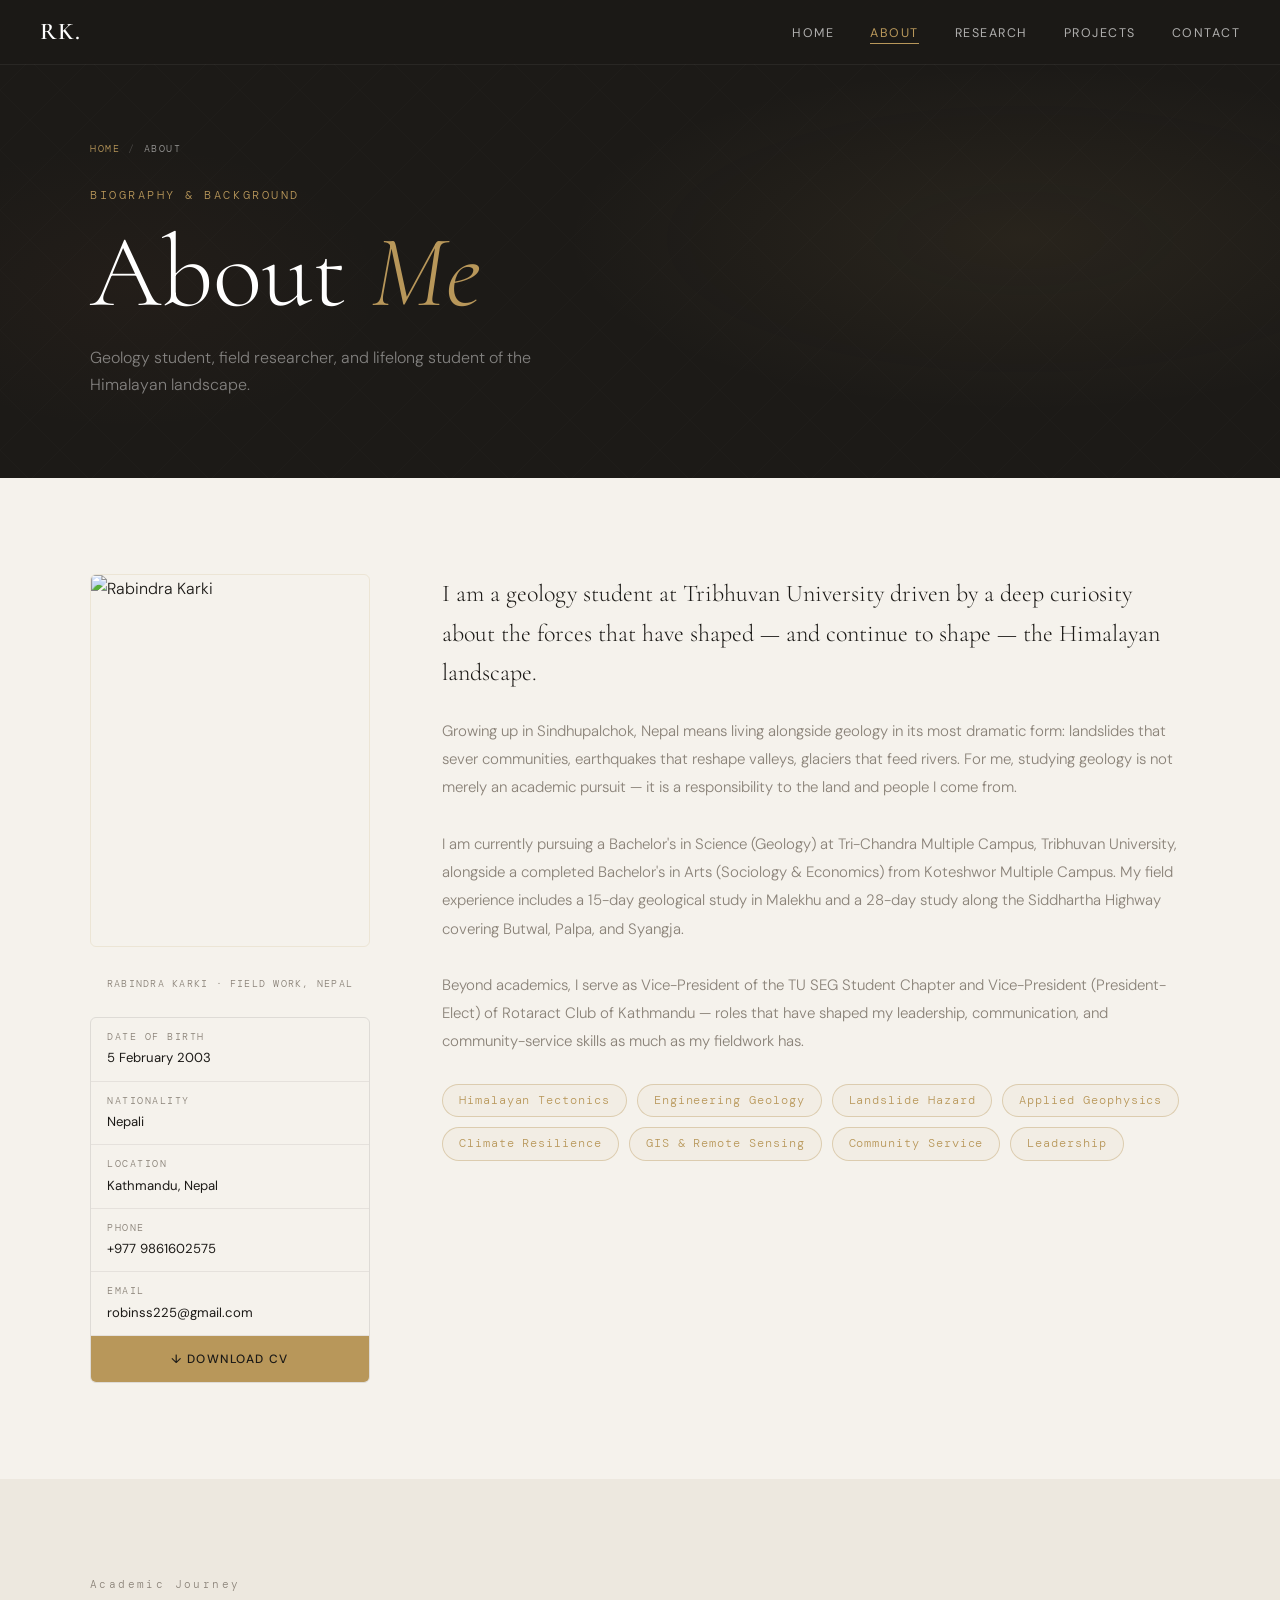
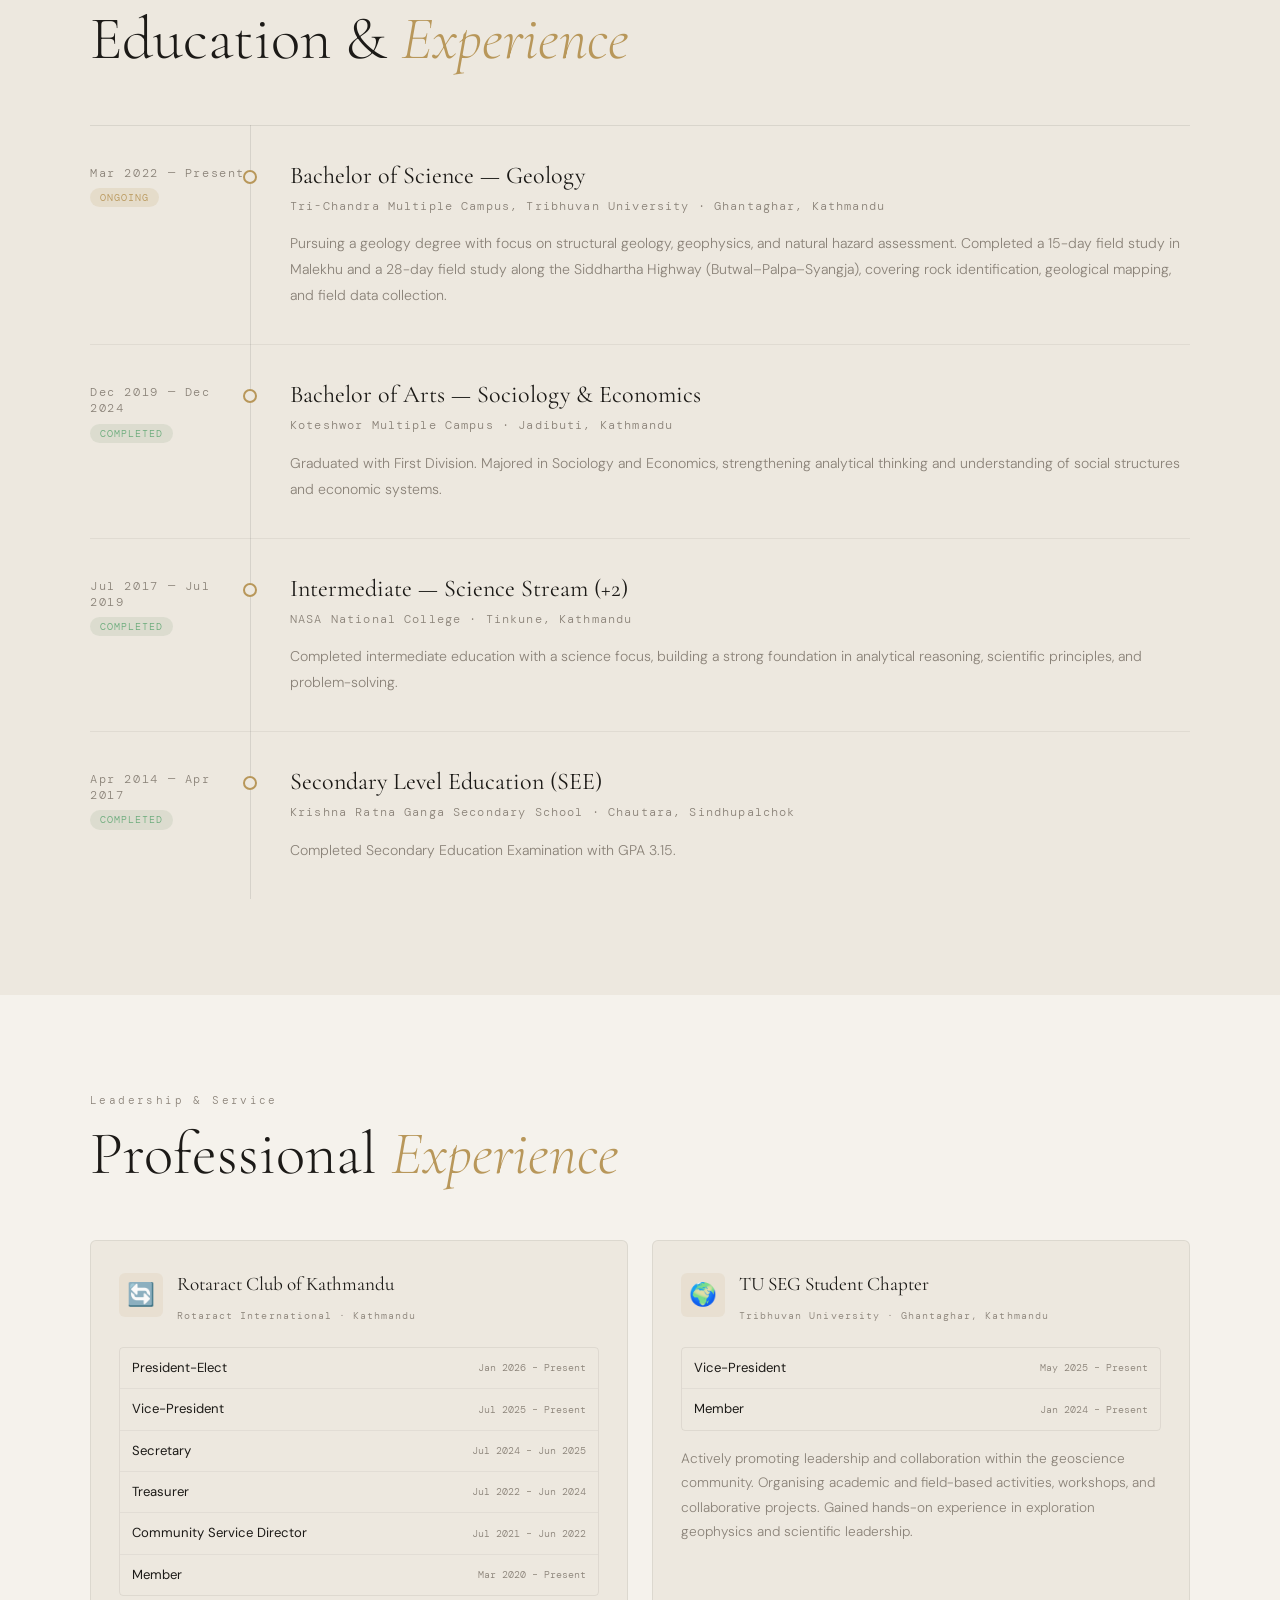
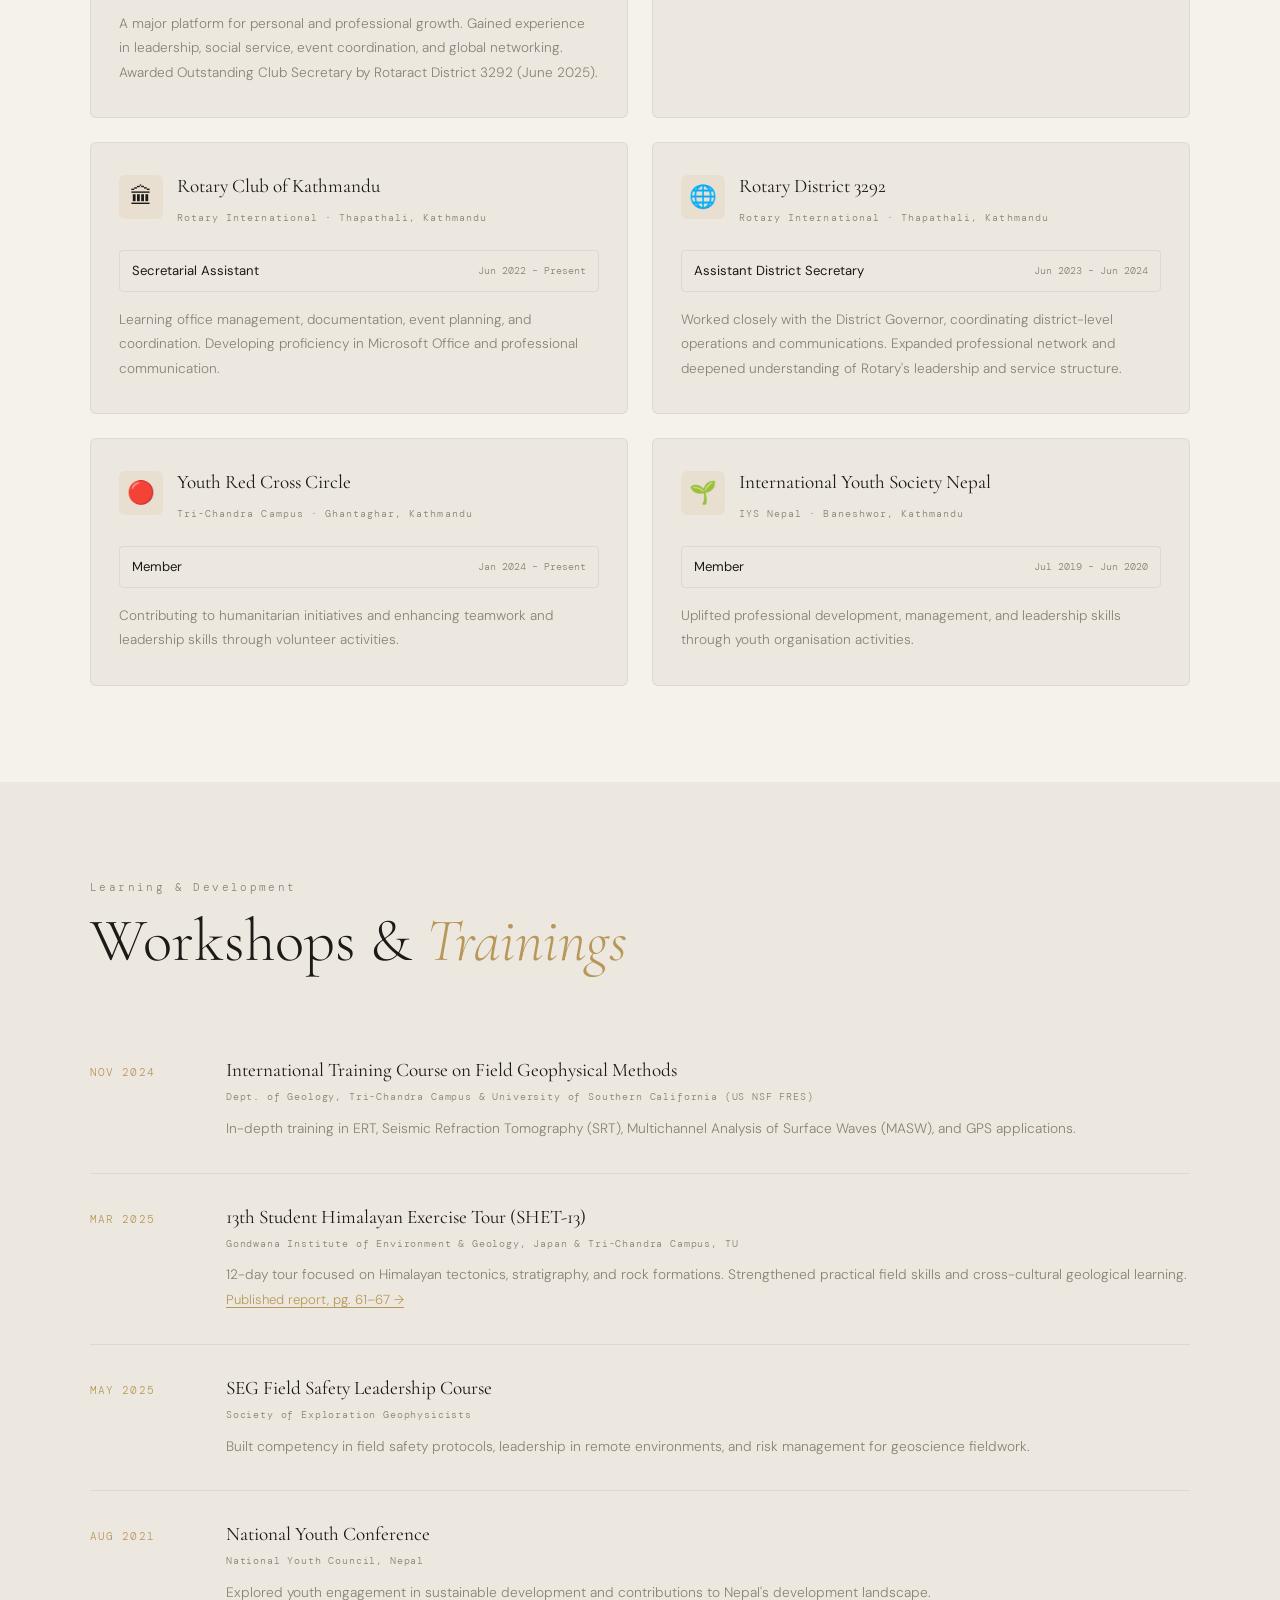
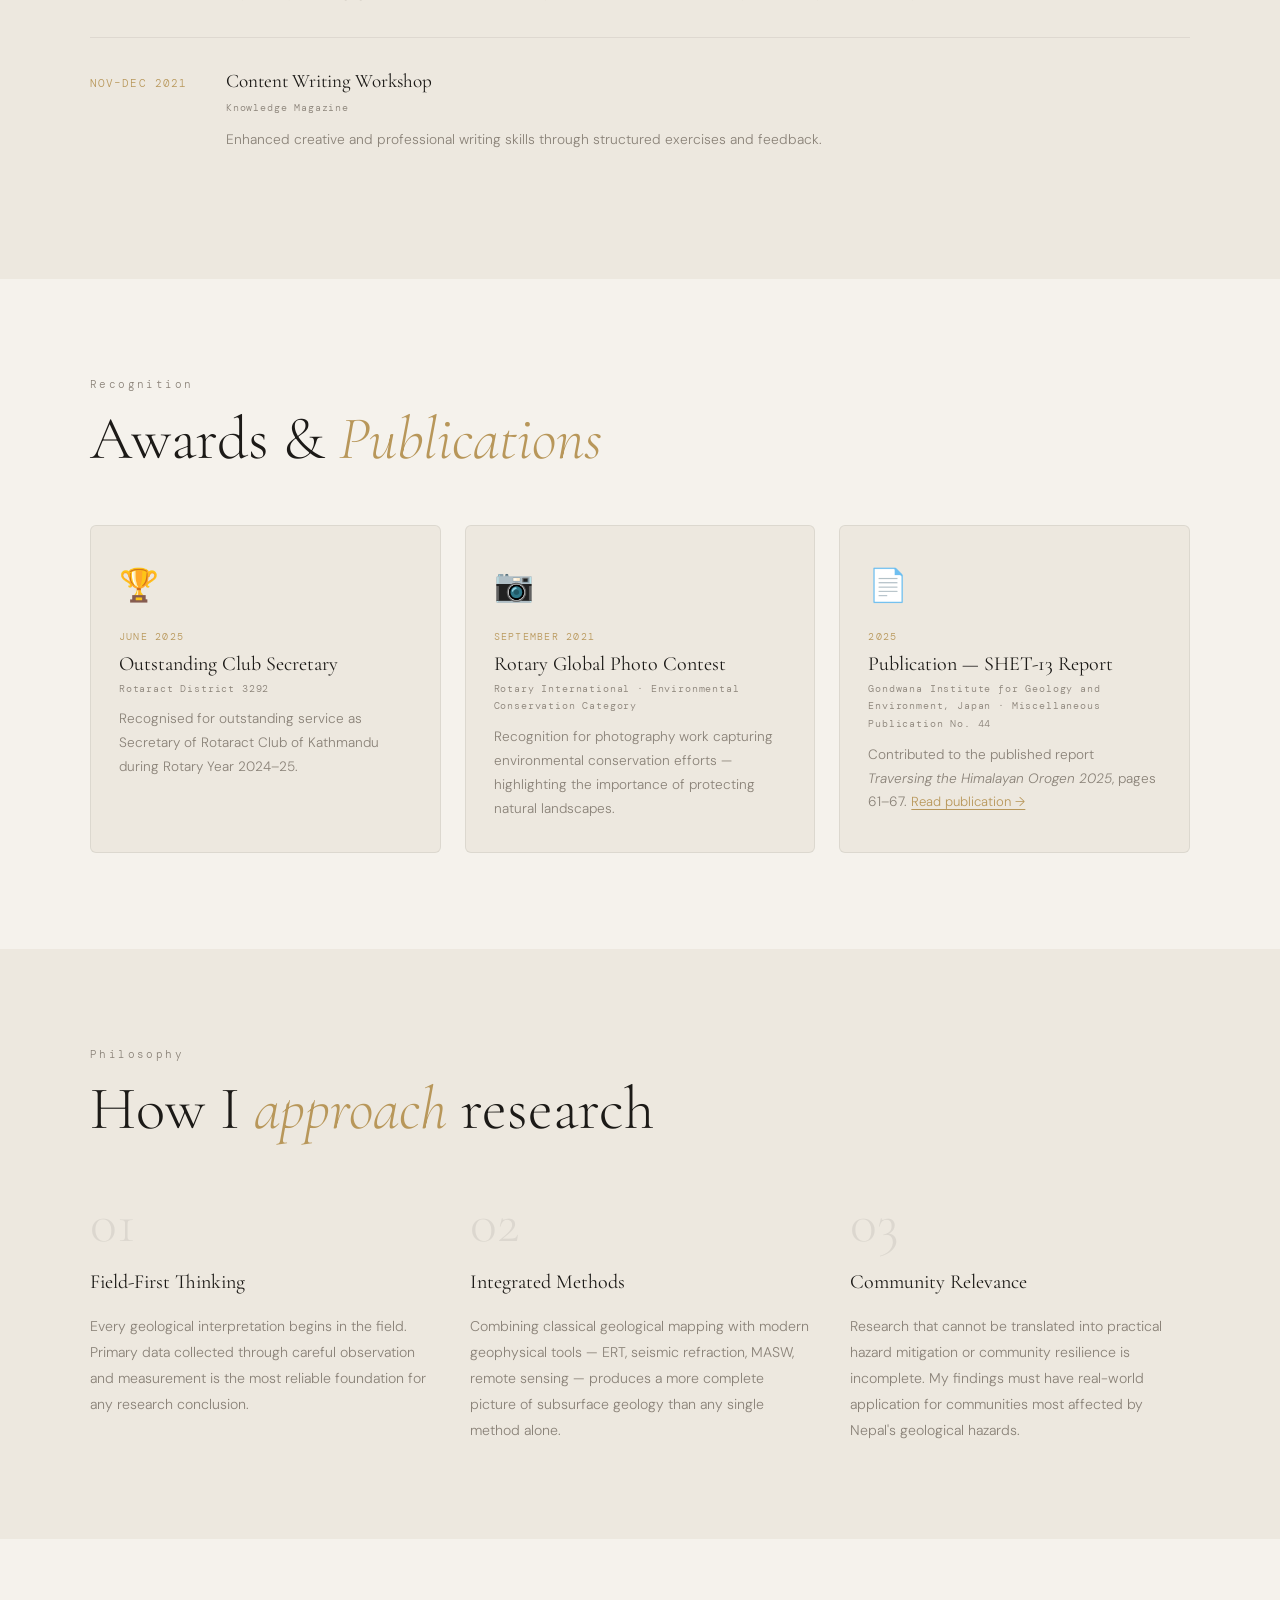
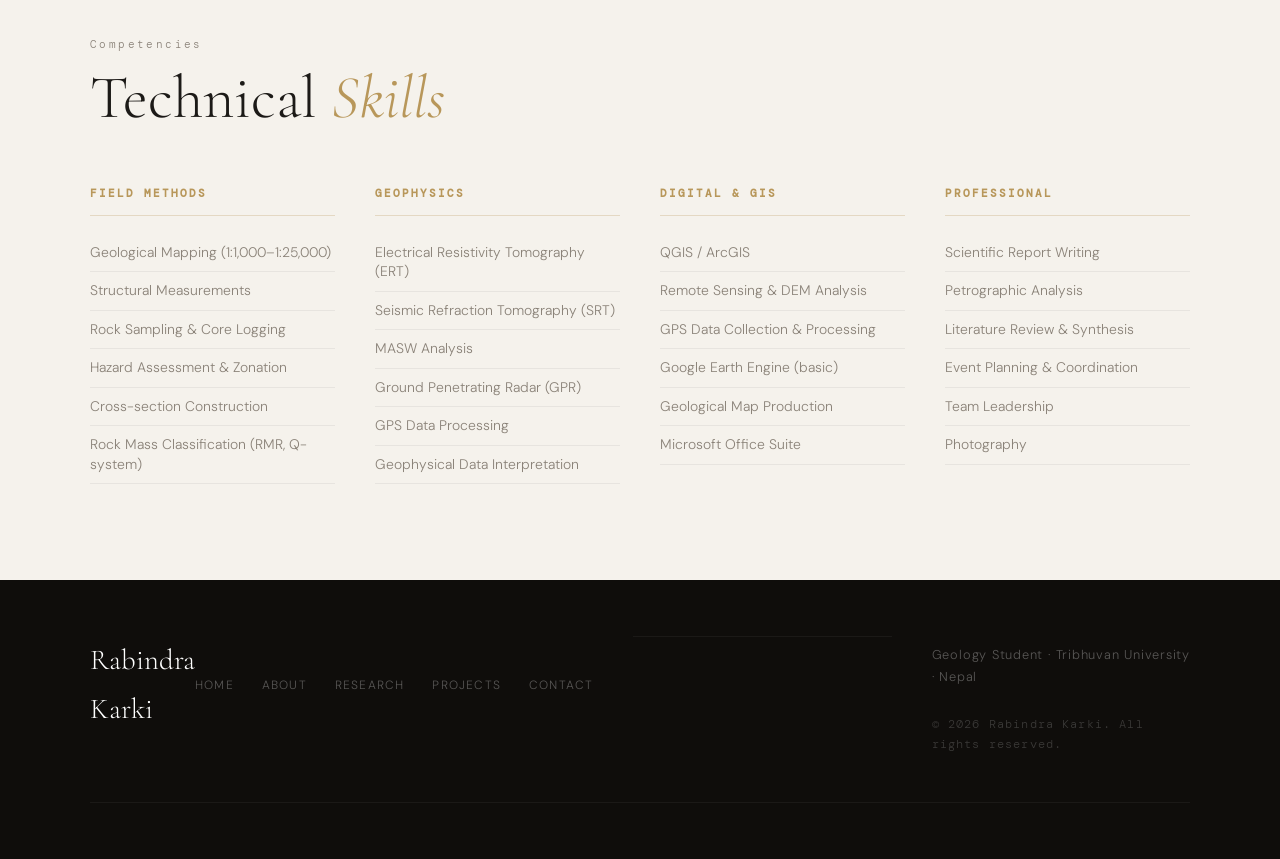
==== commit 7b18b5ae: "added image" ====
--- a/Website/about.html
+++ b/Website/about.html
@@ -55,12 +55,7 @@
       <div class="bio-layout">
         <div class="bio-photo reveal">
           <!-- Replace with your actual photo when available -->
-          <div class="photo-placeholder">
-            <span class="photo-initials">RK</span>
-          </div>
-          <!-- Uncomment below and remove placeholder when photo is ready:
-          <img src="images/profile.jpg" alt="Rabindra Karki" class="profile-img" />
-          -->
+           <img src="images/profile.jpg" alt="Rabindra Karki" class="profile-img" />
           <p class="photo-caption">Rabindra Karki · Field Work, Nepal</p>
           <div class="quick-info">
             <div class="qi-item">
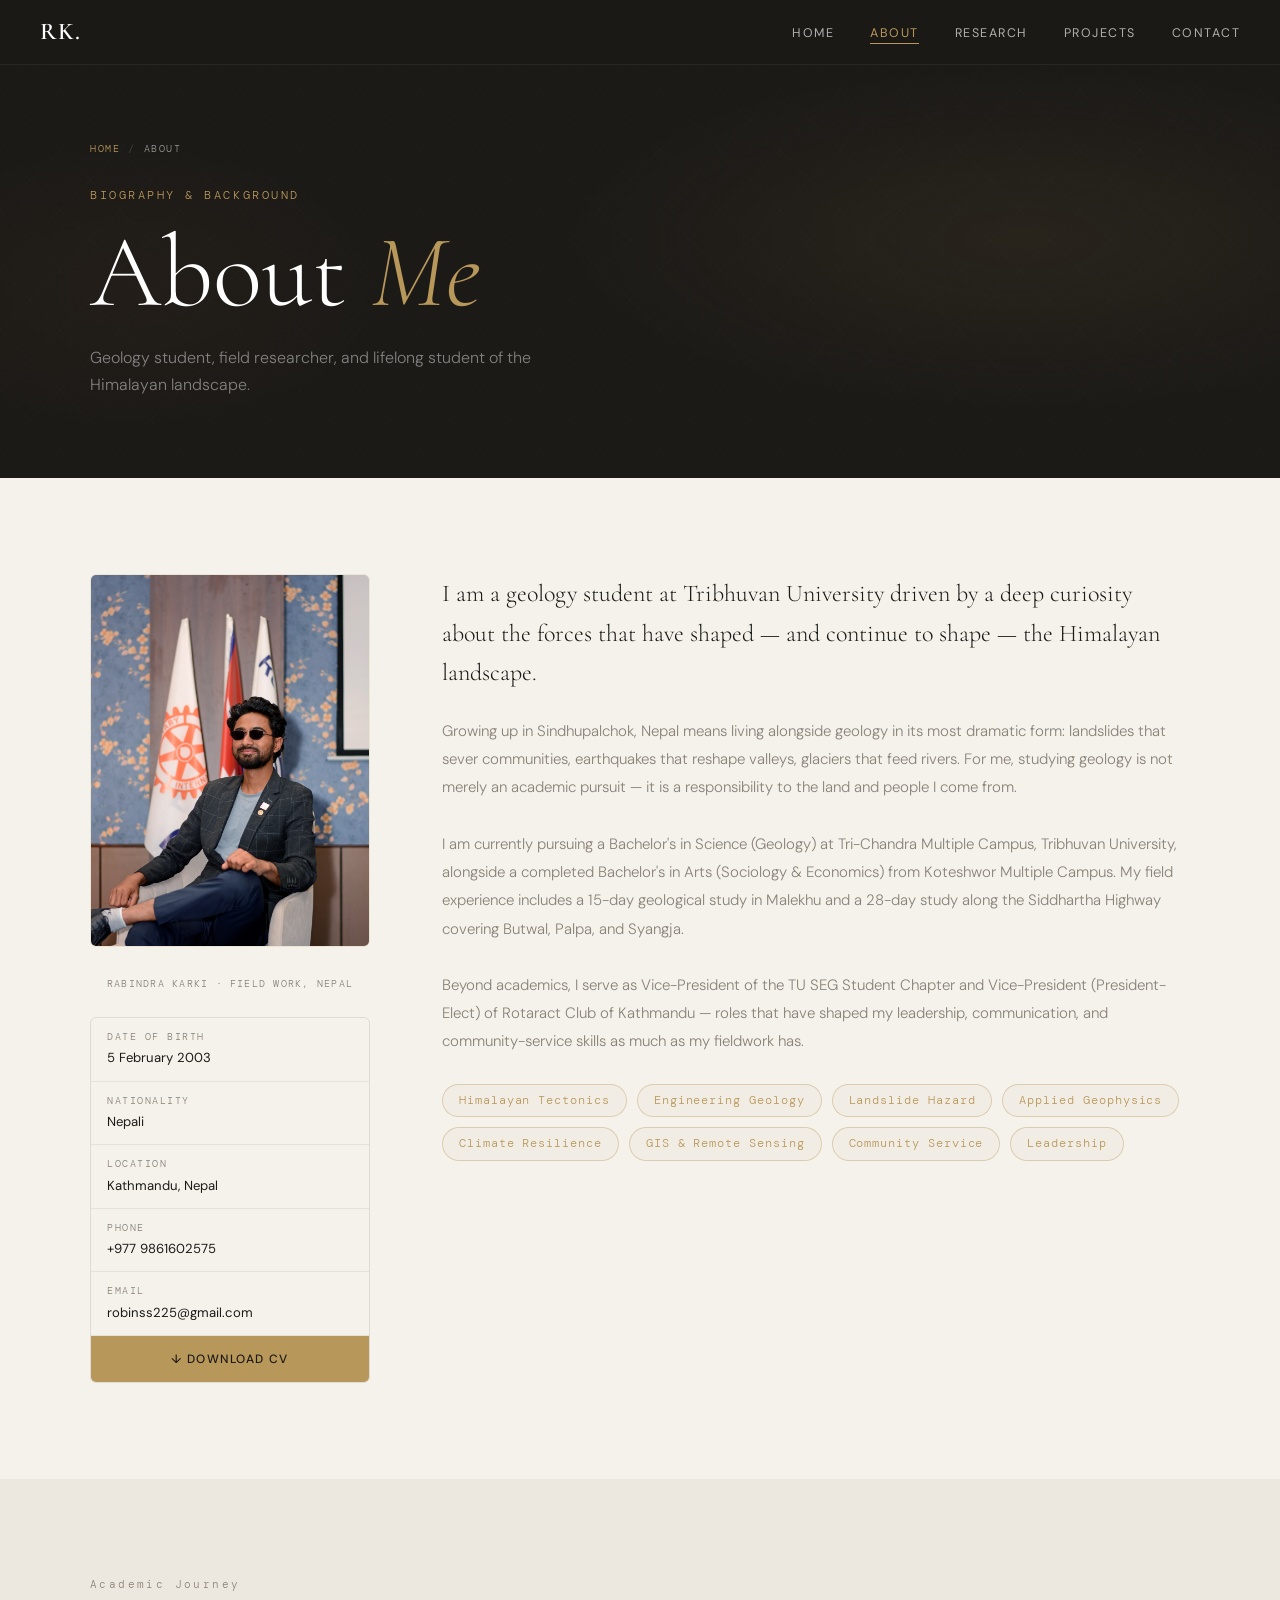
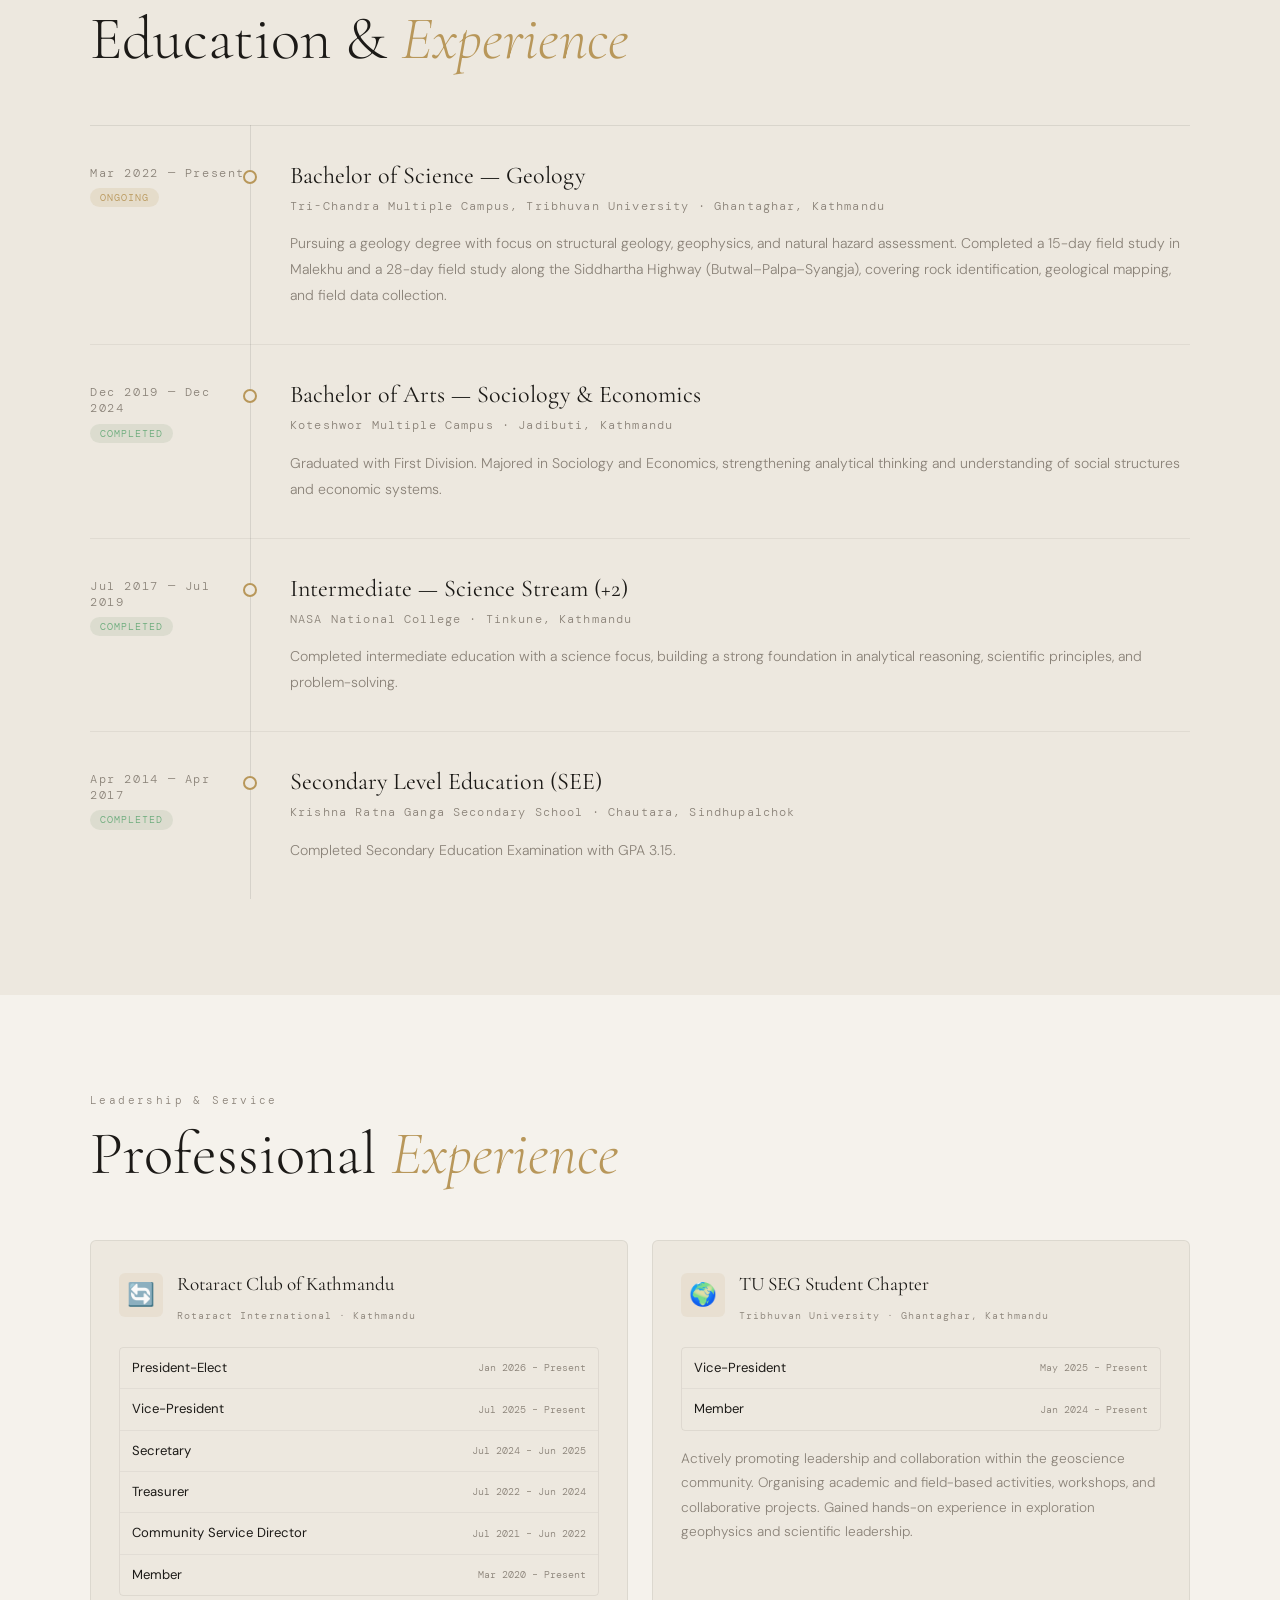
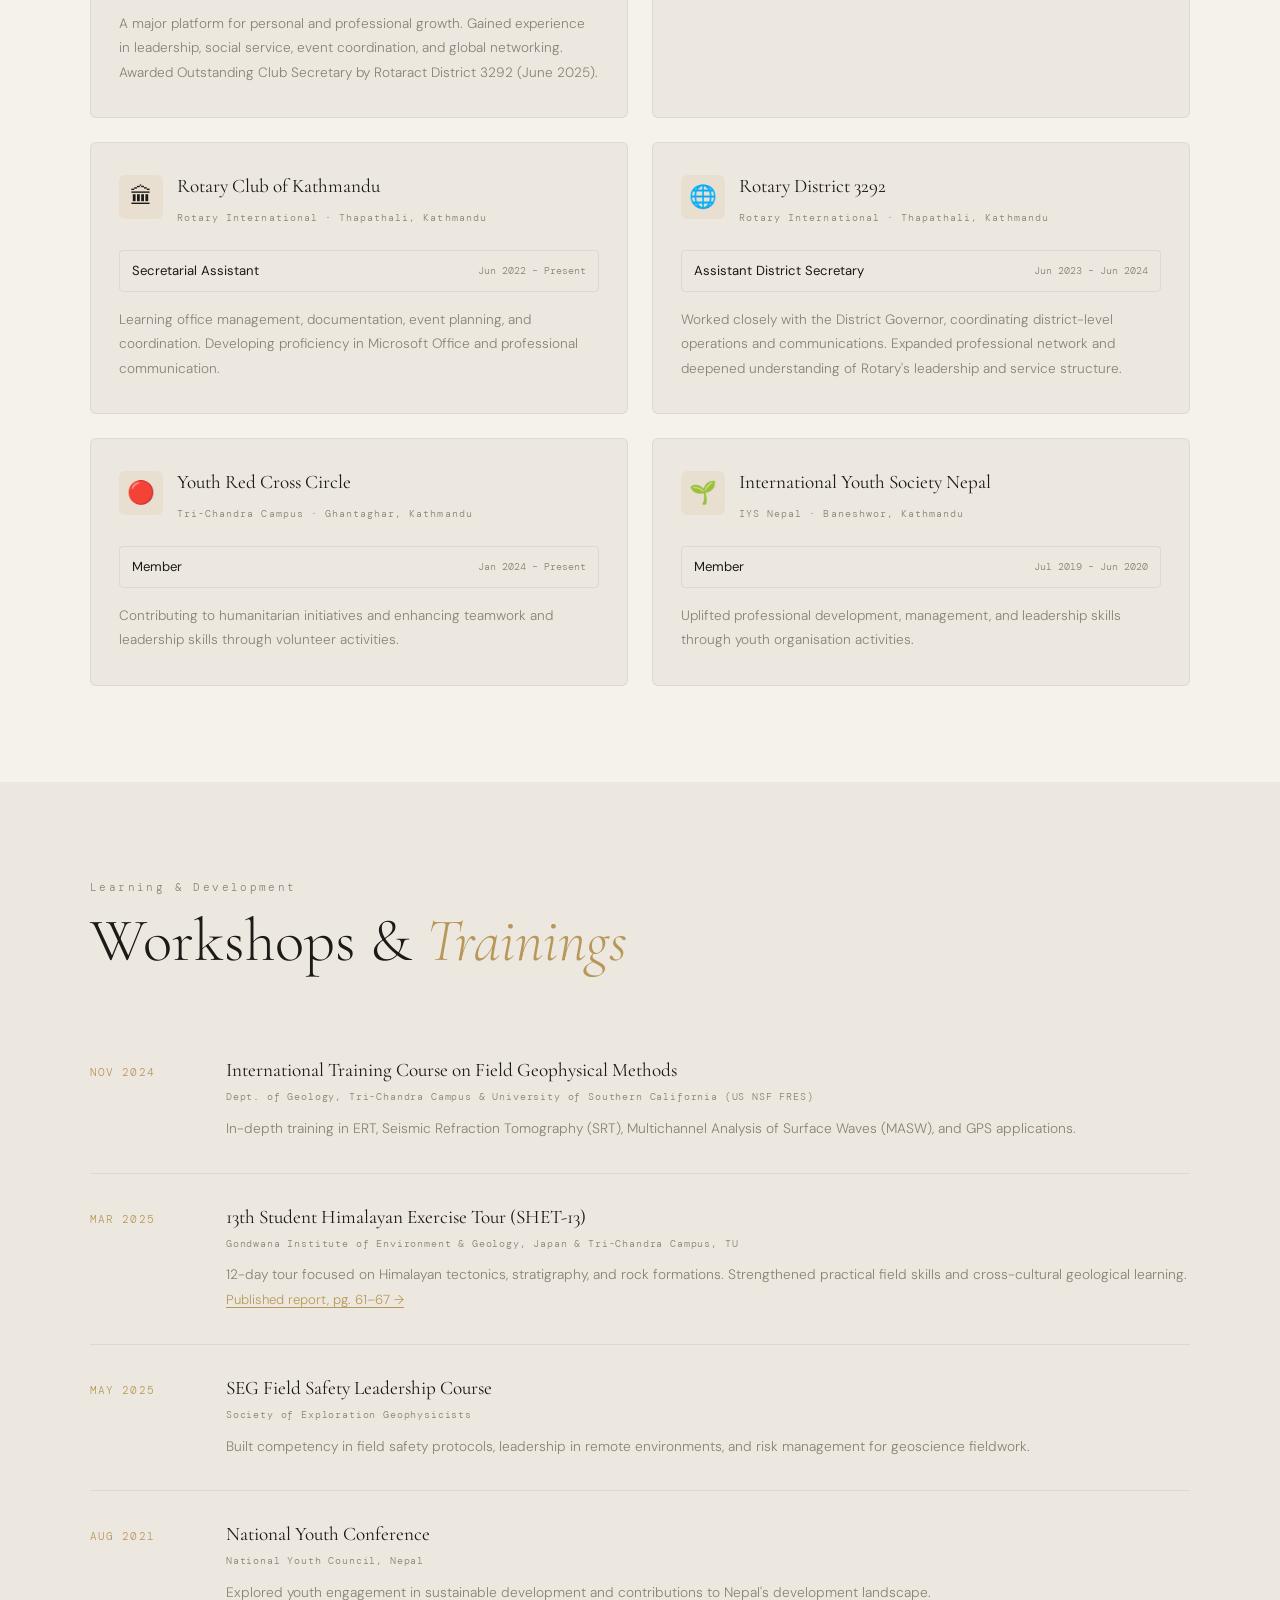
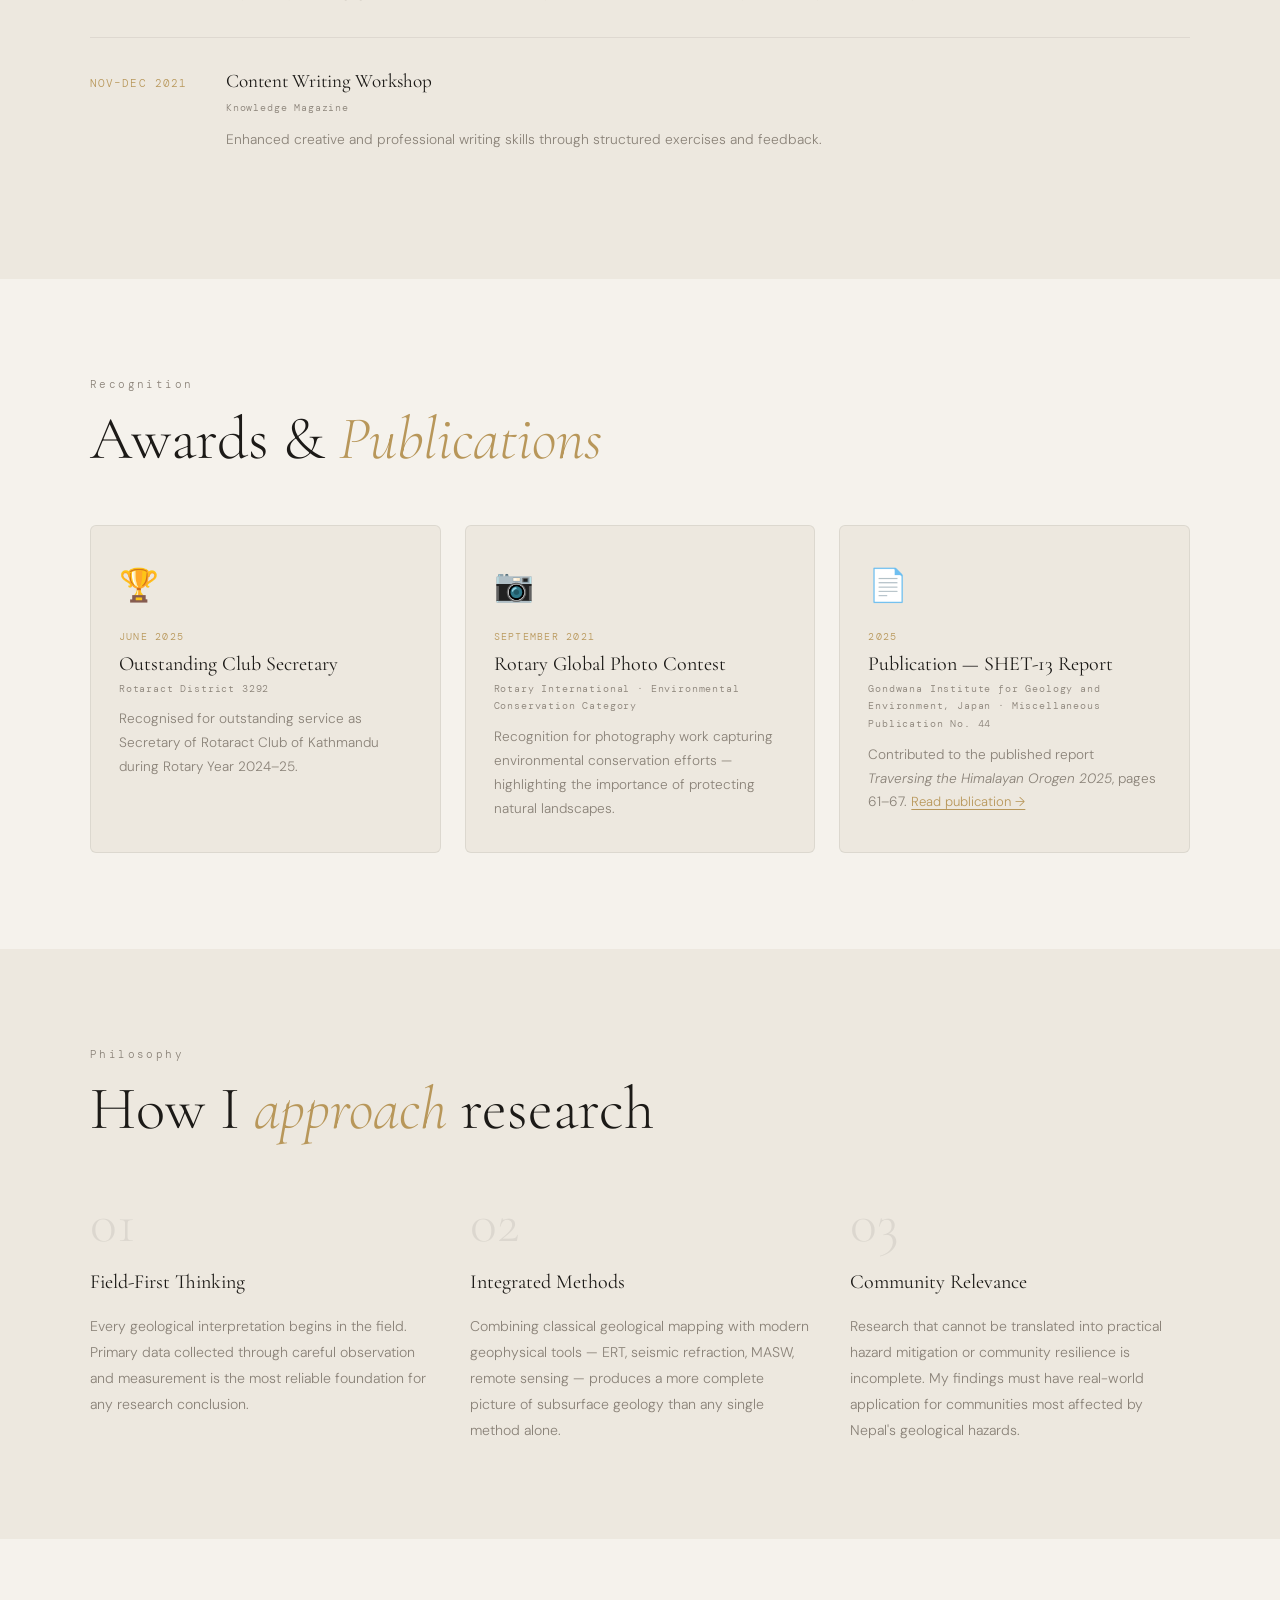
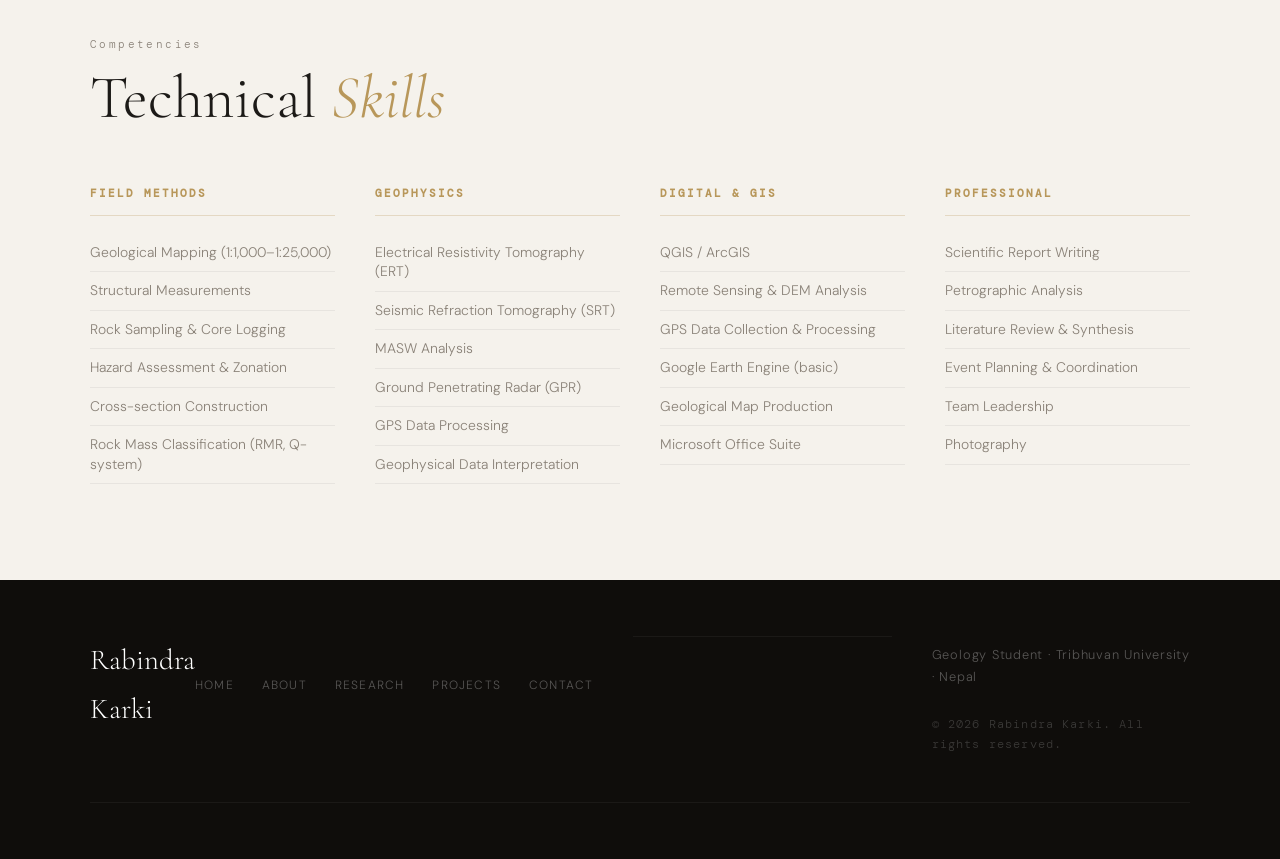
==== commit 79a9f80b: "image code edited" ====
--- a/Website/about.html
+++ b/Website/about.html
@@ -55,7 +55,7 @@
       <div class="bio-layout">
         <div class="bio-photo reveal">
           <!-- Replace with your actual photo when available -->
-           <img src="images/profile.jpg" alt="Rabindra Karki" class="profile-img" />
+           <img src="Images/profile.JPG" alt="Rabindra Karki" class="profile-img" />
           <p class="photo-caption">Rabindra Karki · Field Work, Nepal</p>
           <div class="quick-info">
             <div class="qi-item">
